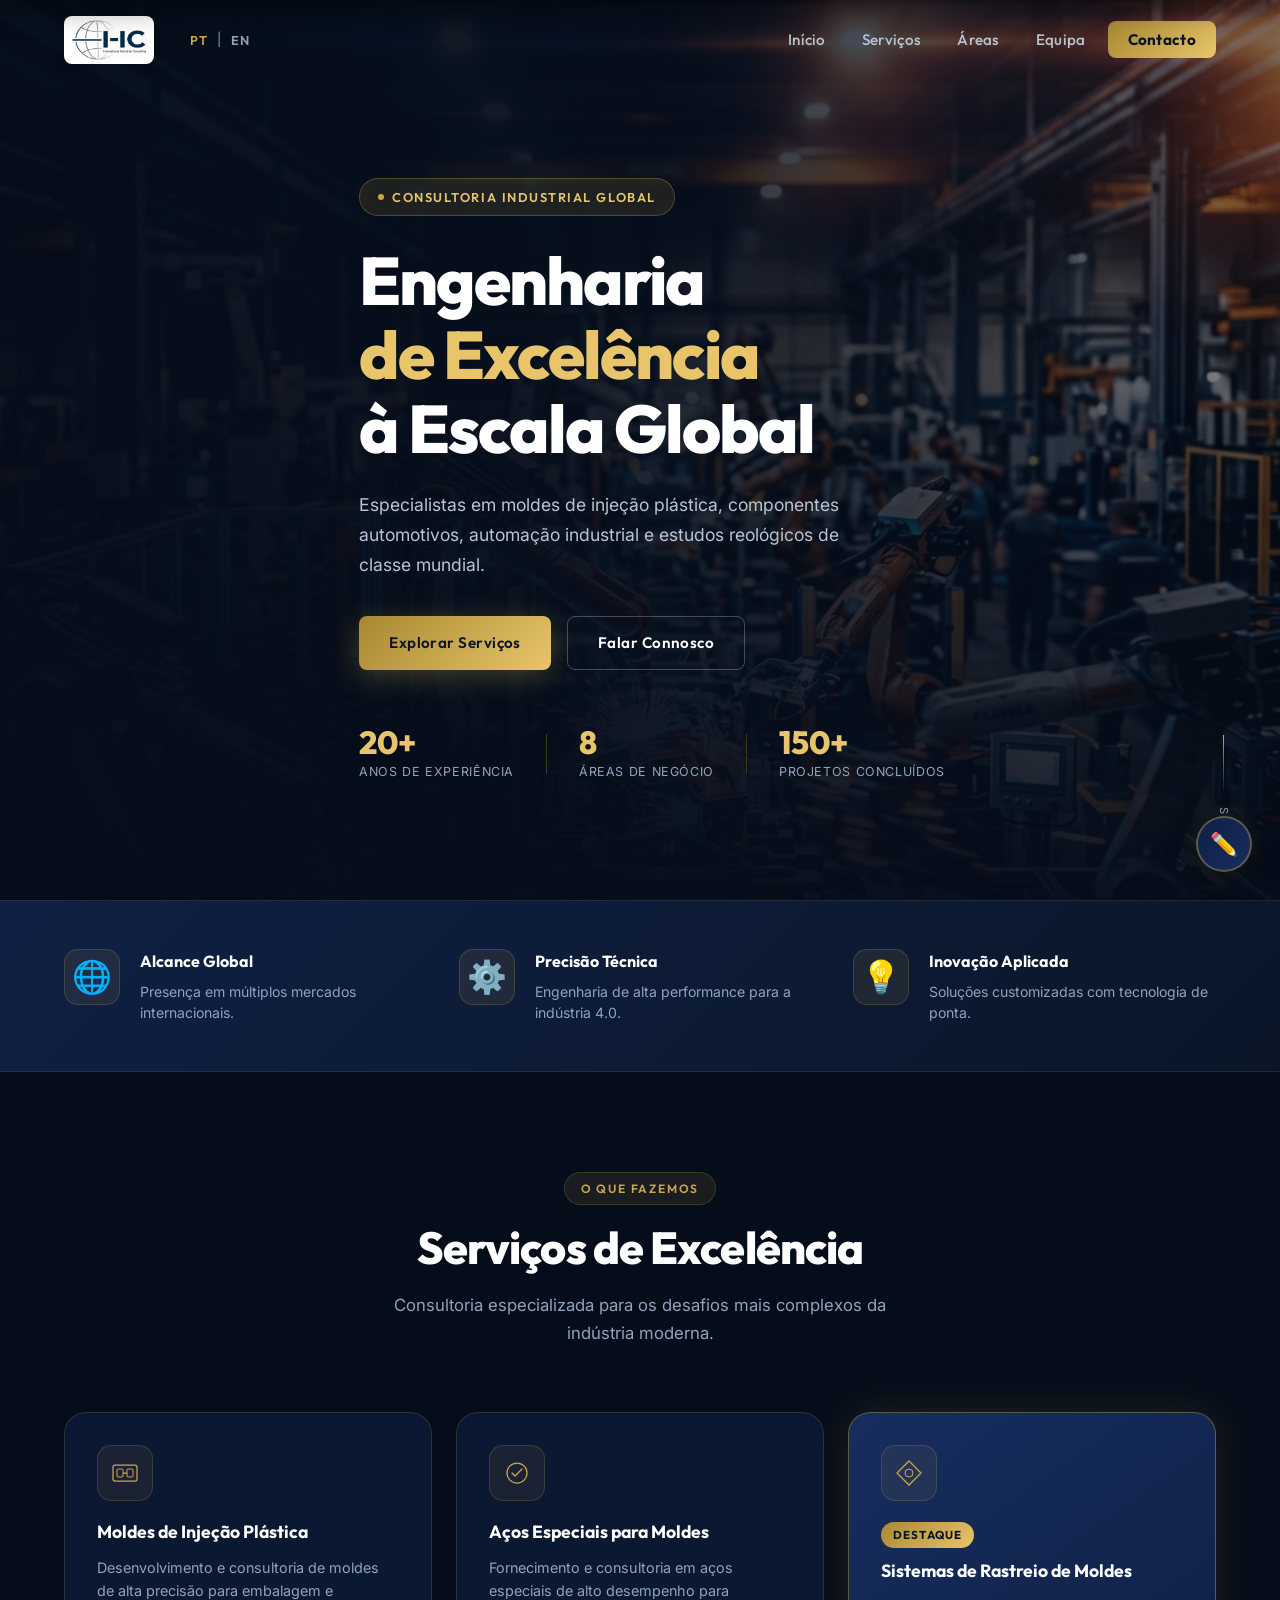
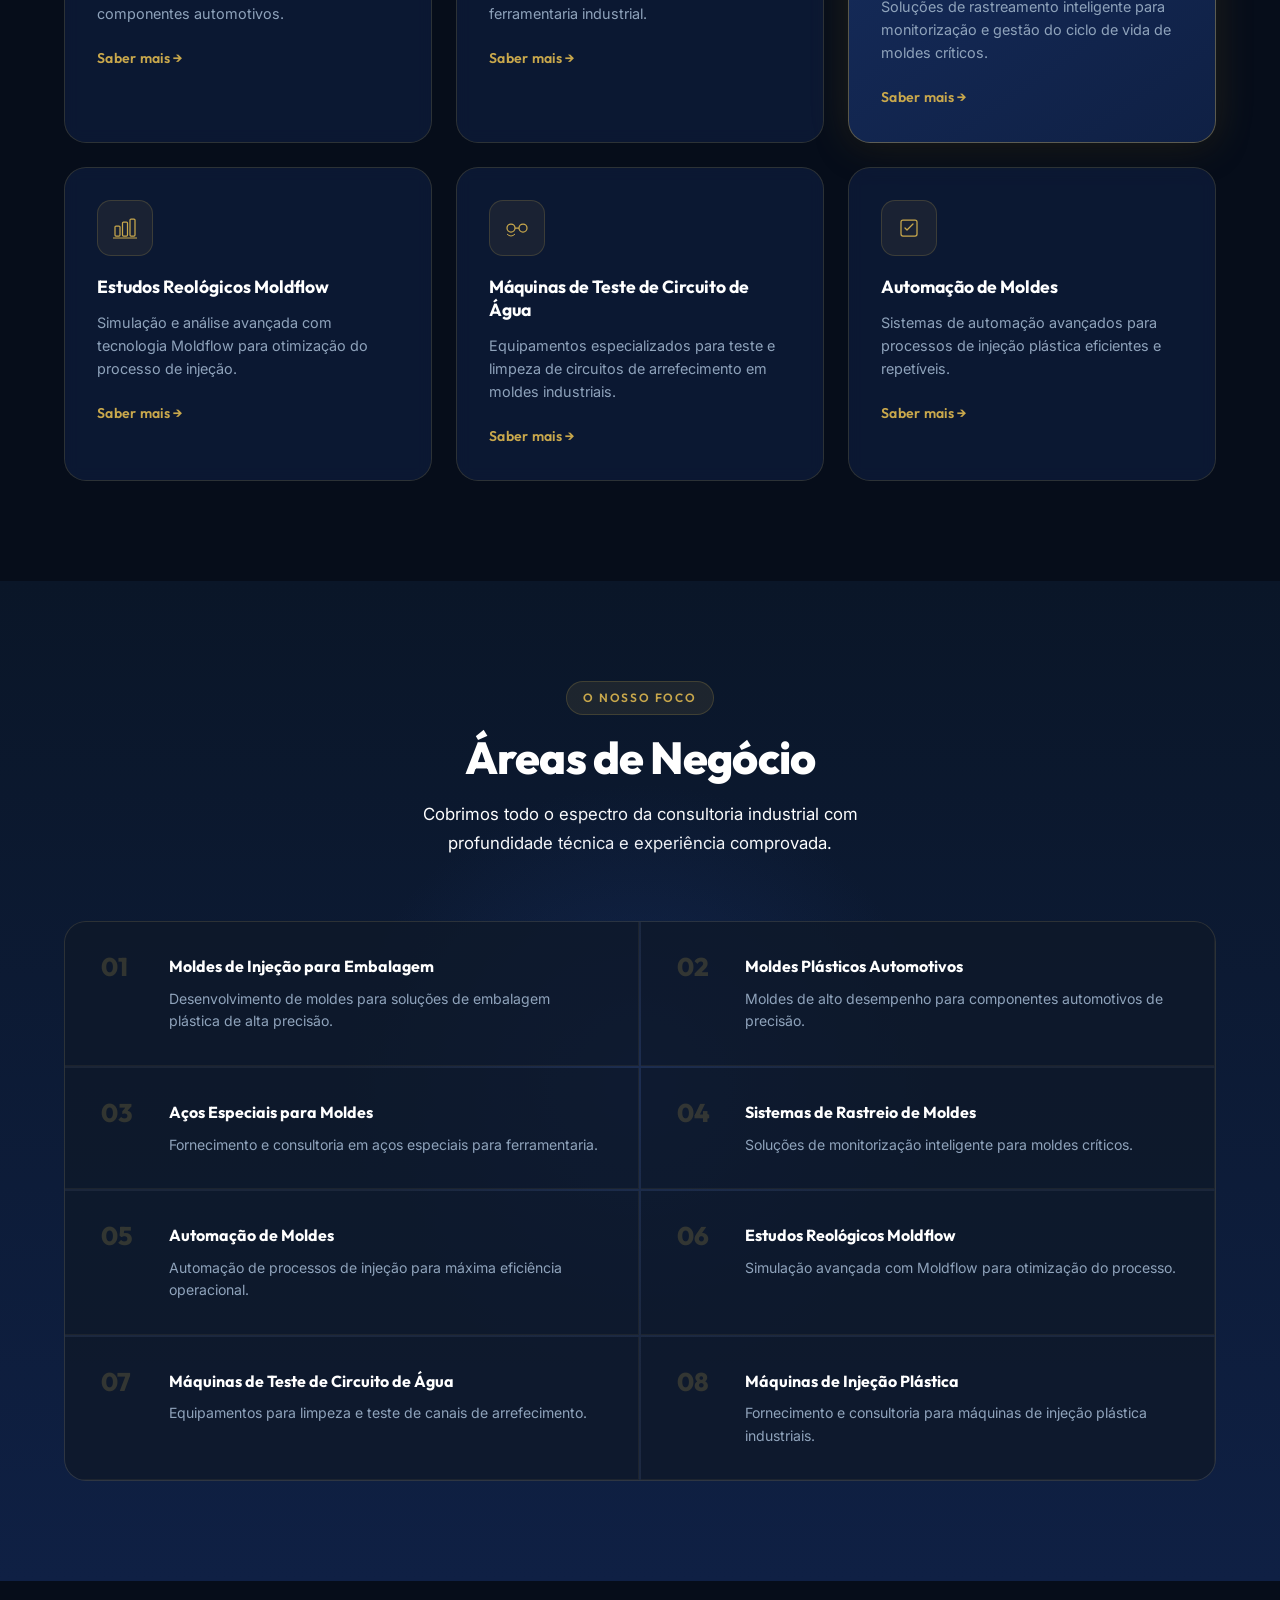
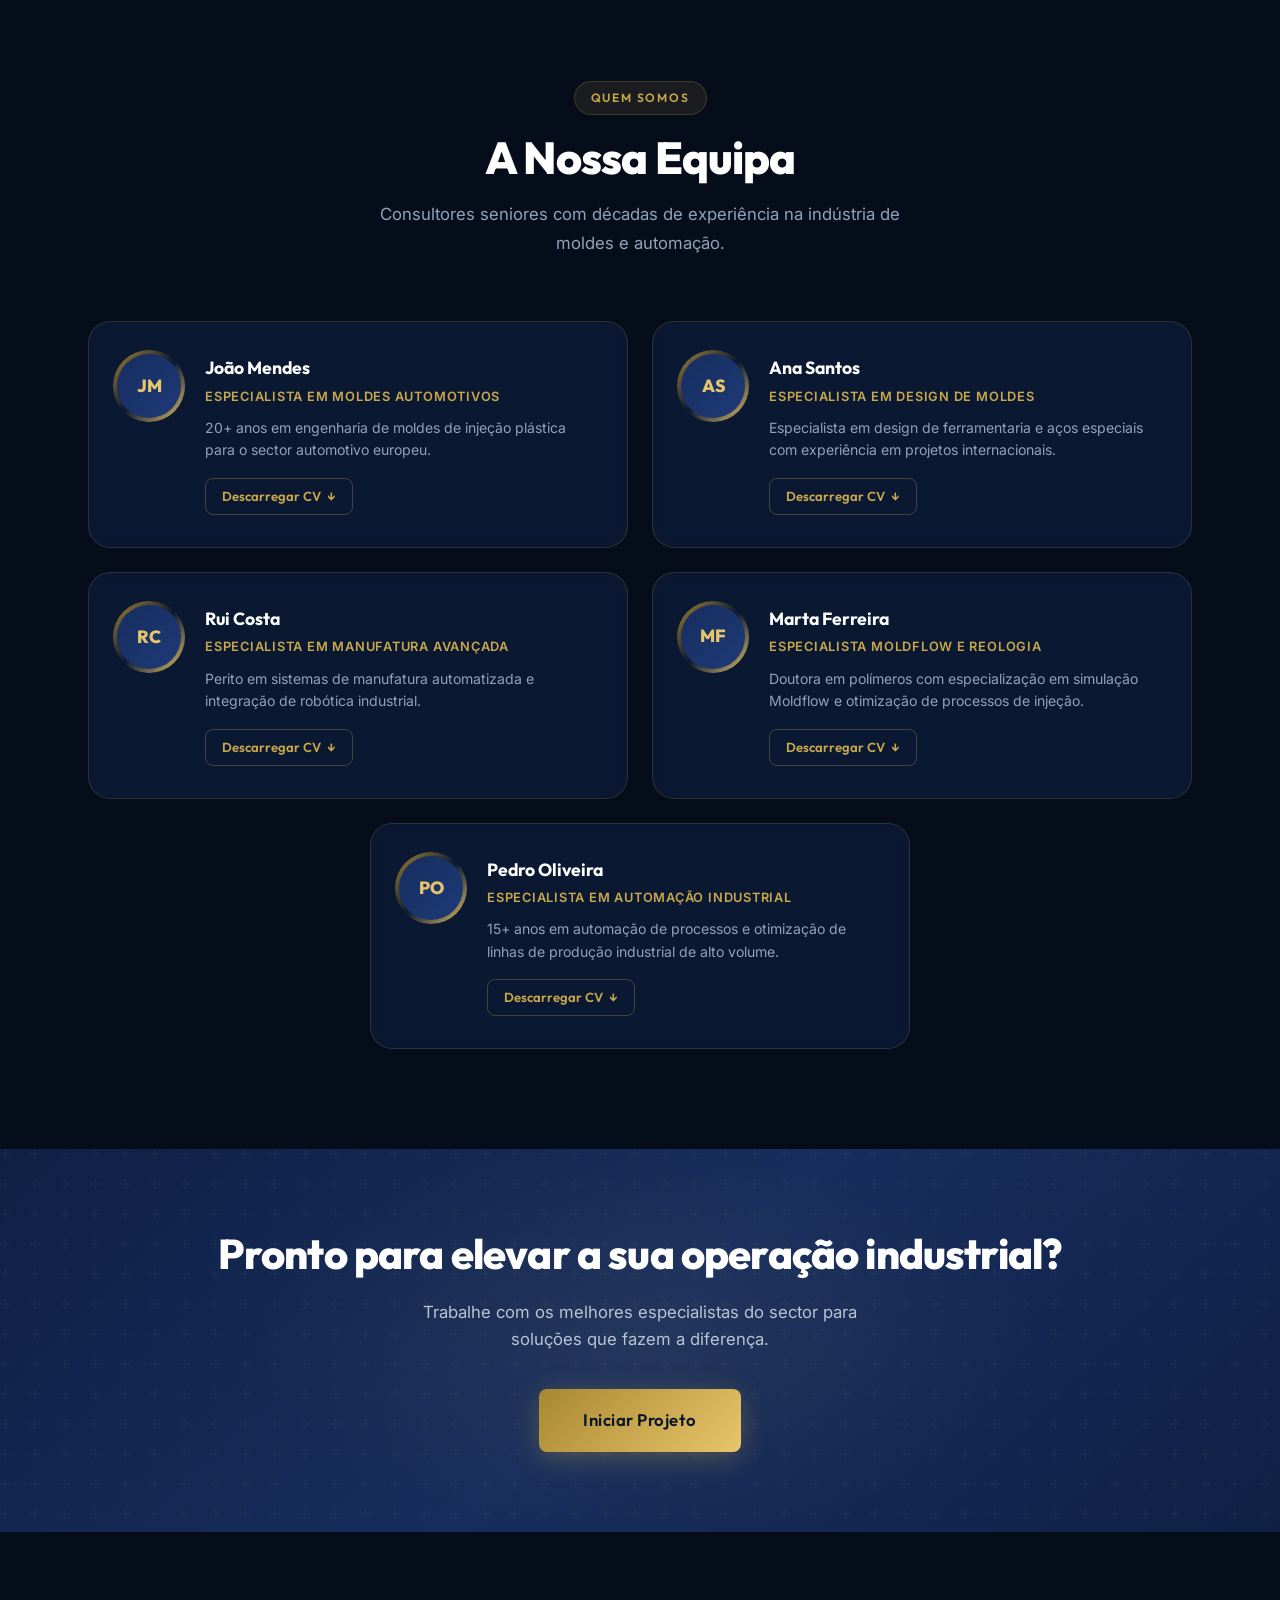
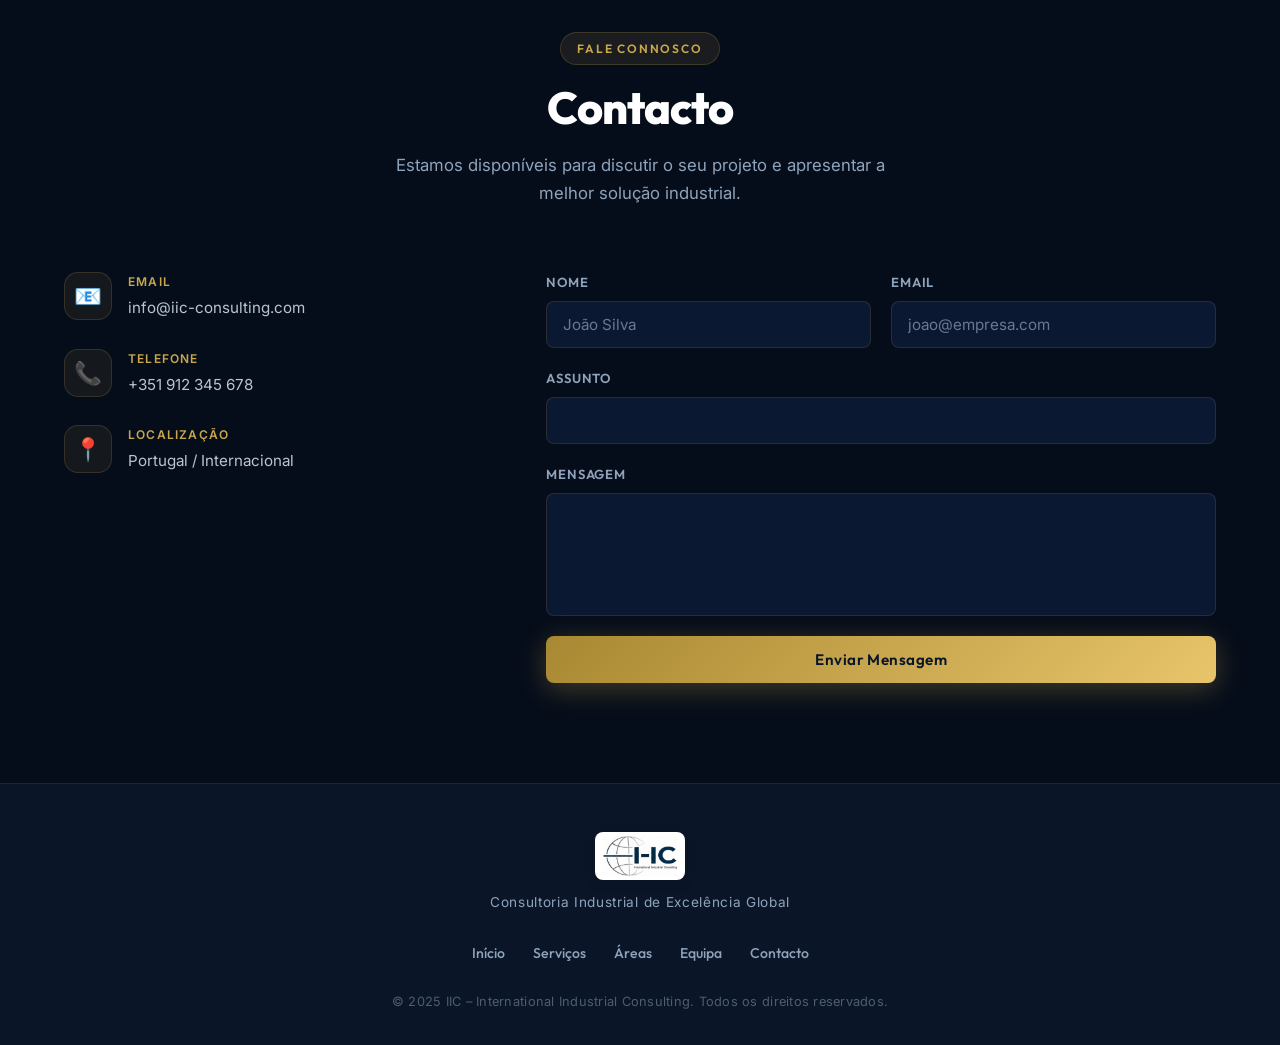
==== index.html @ c63f1deb "Primeiro Primeiro update sem nada" ====
<!DOCTYPE html>
<html lang="pt">
<head>
  <meta charset="UTF-8" />
  <meta name="viewport" content="width=device-width, initial-scale=1.0" />
  <title>IIC – International Industrial Consulting</title>
  <meta name="description" content="IIC – International Industrial Consulting. Especialistas em moldes de injeção, componentes automotivos, sistemas de manufatura e consultoria industrial de excelência global." />
  <link rel="preconnect" href="https://fonts.googleapis.com">
  <link rel="preconnect" href="https://fonts.gstatic.com" crossorigin>
  <link href="https://fonts.googleapis.com/css2?family=Outfit:wght@300;400;500;600;700;800;900&family=Inter:wght@300;400;500;600&display=swap" rel="stylesheet">
  <link rel="stylesheet" href="style.css" />
  <link rel="stylesheet" href="admin.css" />
</head>
<body>

  <!-- NAVBAR -->
  <nav id="navbar" class="navbar">
    <div class="nav-container">
      <a href="#home" class="nav-logo">
        <img src="assets/logo.png" alt="IIC Logo" class="logo-img" />
      </a>
      <div class="lang-toggle">
        <button id="lang-pt" class="lang-btn active" onclick="setLang('pt')">PT</button>
        <span>|</span>
        <button id="lang-en" class="lang-btn" onclick="setLang('en')">EN</button>
      </div>
      <button class="hamburger" id="hamburger" aria-label="Menu">
        <span></span><span></span><span></span>
      </button>
      <ul class="nav-menu" id="nav-menu">
        <li><a href="#home" class="nav-link" data-pt="Início" data-en="Home">Início</a></li>
        <li><a href="#services" class="nav-link" data-pt="Serviços" data-en="Services">Serviços</a></li>
        <li><a href="#areas" class="nav-link" data-pt="Áreas" data-en="Areas">Áreas</a></li>
        <li><a href="#team" class="nav-link" data-pt="Equipa" data-en="Team">Equipa</a></li>
        <li><a href="#contact" class="nav-link cta-nav" data-pt="Contacto" data-en="Contact">Contacto</a></li>
      </ul>
    </div>
  </nav>

  <!-- HERO -->
  <section id="home" class="hero">
    <div class="hero-bg">
      <img src="assets/hero_bg.png" alt="Industrial Manufacturing" class="hero-bg-img" />
      <div class="hero-overlay"></div>
    </div>
    <div class="hero-content">
      <div class="hero-badge" data-pt="Consultoria Industrial Global" data-en="Global Industrial Consulting">Consultoria Industrial Global</div>
      <h1 class="hero-title">
        <span class="title-line" data-pt="Engenharia" data-en="Engineering">Engenharia</span>
        <span class="title-line gold" data-pt="de Excelência" data-en="Excellence">de Excelência</span>
        <span class="title-line" data-pt="à Escala Global" data-en="at a Global Scale">à Escala Global</span>
      </h1>
      <p class="hero-sub" data-pt="Especialistas em moldes de injeção plástica, componentes automotivos, automação industrial e estudos reológicos de classe mundial." data-en="Specialists in plastic injection molds, automotive components, industrial automation, and world-class rheological studies.">
        Especialistas em moldes de injeção plástica, componentes automotivos, automação industrial e estudos reológicos de classe mundial.
      </p>
      <div class="hero-actions">
        <a href="#services" class="btn btn-primary" data-pt="Explorar Serviços" data-en="Explore Services">Explorar Serviços</a>
        <a href="#contact" class="btn btn-outline" data-pt="Falar Connosco" data-en="Get in Touch">Falar Connosco</a>
      </div>
      <div class="hero-stats">
        <div class="stat-item">
          <span class="stat-num">20+</span>
          <span class="stat-label" data-pt="Anos de Experiência" data-en="Years of Experience">Anos de Experiência</span>
        </div>
        <div class="stat-divider"></div>
        <div class="stat-item">
          <span class="stat-num">8</span>
          <span class="stat-label" data-pt="Áreas de Negócio" data-en="Business Areas">Áreas de Negócio</span>
        </div>
        <div class="stat-divider"></div>
        <div class="stat-item">
          <span class="stat-num">150+</span>
          <span class="stat-label" data-pt="Projetos Concluídos" data-en="Projects Completed">Projetos Concluídos</span>
        </div>
      </div>
    </div>
    <div class="hero-scroll">
      <div class="scroll-line"></div>
      <span data-pt="Scroll" data-en="Scroll">Scroll</span>
    </div>
  </section>

  <!-- ABOUT STRIP -->
  <section class="about-strip">
    <div class="container">
      <div class="strip-grid">
        <div class="strip-icon-block">
          <div class="strip-icon">🌐</div>
          <div>
            <h3 data-pt="Alcance Global" data-en="Global Reach">Alcance Global</h3>
            <p data-pt="Presença em múltiplos mercados internacionais." data-en="Presence across multiple international markets.">Presença em múltiplos mercados internacionais.</p>
          </div>
        </div>
        <div class="strip-icon-block">
          <div class="strip-icon">⚙️</div>
          <div>
            <h3 data-pt="Precisão Técnica" data-en="Technical Precision">Precisão Técnica</h3>
            <p data-pt="Engenharia de alta performance para a indústria 4.0." data-en="High-performance engineering for Industry 4.0.">Engenharia de alta performance para a indústria 4.0.</p>
          </div>
        </div>
        <div class="strip-icon-block">
          <div class="strip-icon">💡</div>
          <div>
            <h3 data-pt="Inovação Aplicada" data-en="Applied Innovation">Inovação Aplicada</h3>
            <p data-pt="Soluções customizadas com tecnologia de ponta." data-en="Customised solutions with cutting-edge technology.">Soluções customizadas com tecnologia de ponta.</p>
          </div>
        </div>
      </div>
    </div>
  </section>

  <!-- SERVICES -->
  <section id="services" class="services section">
    <div class="container">
      <div class="section-header">
        <span class="section-tag" data-pt="O que fazemos" data-en="What we do">O que fazemos</span>
        <h2 data-pt="Serviços de Excelência" data-en="Excellence Services">Serviços de <span class="gold-text">Excelência</span></h2>
        <p data-pt="Consultoria especializada para os desafios mais complexos da indústria moderna." data-en="Specialised consulting for the most complex challenges in modern industry.">Consultoria especializada para os desafios mais complexos da indústria moderna.</p>
      </div>
      <div class="services-grid">

        <div class="service-card" data-delay="0">
          <div class="service-card-inner">
            <div class="service-icon-wrap">
              <svg viewBox="0 0 64 64" fill="none" xmlns="http://www.w3.org/2000/svg"><rect x="8" y="16" width="48" height="32" rx="4" stroke="#C9A84C" stroke-width="2.5"/><rect x="16" y="24" width="12" height="16" rx="2" stroke="#C9A84C" stroke-width="2"/><rect x="36" y="24" width="12" height="16" rx="2" stroke="#C9A84C" stroke-width="2"/><line x1="28" y1="32" x2="36" y2="32" stroke="#C9A84C" stroke-width="2.5"/></svg>
            </div>
            <h3 data-pt="Moldes de Injeção Plástica" data-en="Plastic Injection Molds">Moldes de Injeção Plástica</h3>
            <p data-pt="Desenvolvimento e consultoria de moldes de alta precisão para embalagem e componentes automotivos." data-en="Development and consulting of high-precision molds for packaging and automotive components.">Desenvolvimento e consultoria de moldes de alta precisão para embalagem e componentes automotivos.</p>
            <a href="#contact" class="service-link" data-pt="Saber mais →" data-en="Learn more →">Saber mais →</a>
          </div>
        </div>

        <div class="service-card" data-delay="100">
          <div class="service-card-inner">
            <div class="service-icon-wrap">
              <svg viewBox="0 0 64 64" fill="none" xmlns="http://www.w3.org/2000/svg"><circle cx="32" cy="32" r="20" stroke="#C9A84C" stroke-width="2.5"/><polyline points="22,32 28,38 42,24" stroke="#C9A84C" stroke-width="2.5" stroke-linecap="round" stroke-linejoin="round"/></svg>
            </div>
            <h3 data-pt="Aços Especiais para Moldes" data-en="Special Steels for Molds">Aços Especiais para Moldes</h3>
            <p data-pt="Fornecimento e consultoria em aços especiais de alto desempenho para ferramentaria industrial." data-en="Supply and consulting in high-performance special steels for industrial tooling.">Fornecimento e consultoria em aços especiais de alto desempenho para ferramentaria industrial.</p>
            <a href="#contact" class="service-link" data-pt="Saber mais →" data-en="Learn more →">Saber mais →</a>
          </div>
        </div>

        <div class="service-card featured" data-delay="200">
          <div class="service-card-inner">
            <div class="service-icon-wrap">
              <svg viewBox="0 0 64 64" fill="none" xmlns="http://www.w3.org/2000/svg"><path d="M32 8 L56 32 L32 56 L8 32 Z" stroke="#C9A84C" stroke-width="2.5"/><circle cx="32" cy="32" r="8" stroke="#C9A84C" stroke-width="2"/></svg>
            </div>
            <div class="featured-badge" data-pt="Destaque" data-en="Featured">Destaque</div>
            <h3 data-pt="Sistemas de Rastreio de Moldes" data-en="Mold Tracking Systems">Sistemas de Rastreio de Moldes</h3>
            <p data-pt="Soluções de rastreamento inteligente para monitorização e gestão do ciclo de vida de moldes críticos." data-en="Intelligent tracking solutions for monitoring and lifecycle management of critical molds.">Soluções de rastreamento inteligente para monitorização e gestão do ciclo de vida de moldes críticos.</p>
            <a href="#contact" class="service-link" data-pt="Saber mais →" data-en="Learn more →">Saber mais →</a>
          </div>
        </div>

        <div class="service-card" data-delay="300">
          <div class="service-card-inner">
            <div class="service-icon-wrap">
              <svg viewBox="0 0 64 64" fill="none" xmlns="http://www.w3.org/2000/svg"><rect x="12" y="28" width="10" height="20" rx="2" stroke="#C9A84C" stroke-width="2.5"/><rect x="27" y="20" width="10" height="28" rx="2" stroke="#C9A84C" stroke-width="2.5"/><rect x="42" y="14" width="10" height="34" rx="2" stroke="#C9A84C" stroke-width="2.5"/><line x1="8" y1="52" x2="56" y2="52" stroke="#C9A84C" stroke-width="2"/></svg>
            </div>
            <h3 data-pt="Estudos Reológicos Moldflow" data-en="Moldflow Rheology Studies">Estudos Reológicos Moldflow</h3>
            <p data-pt="Simulação e análise avançada com tecnologia Moldflow para otimização do processo de injeção." data-en="Advanced simulation and analysis with Moldflow technology to optimise the injection process.">Simulação e análise avançada com tecnologia Moldflow para otimização do processo de injeção.</p>
            <a href="#contact" class="service-link" data-pt="Saber mais →" data-en="Learn more →">Saber mais →</a>
          </div>
        </div>

        <div class="service-card" data-delay="400">
          <div class="service-card-inner">
            <div class="service-icon-wrap">
              <svg viewBox="0 0 64 64" fill="none" xmlns="http://www.w3.org/2000/svg"><circle cx="20" cy="32" r="8" stroke="#C9A84C" stroke-width="2.5"/><circle cx="44" cy="32" r="8" stroke="#C9A84C" stroke-width="2.5"/><line x1="28" y1="32" x2="36" y2="32" stroke="#C9A84C" stroke-width="2.5"/><path d="M12 44 Q20 52 28 44" stroke="#C9A84C" stroke-width="2" fill="none"/></svg>
            </div>
            <h3 data-pt="Máquinas de Teste de Circuito de Água" data-en="Water Circuit Testing Machines">Máquinas de Teste de Circuito de Água</h3>
            <p data-pt="Equipamentos especializados para teste e limpeza de circuitos de arrefecimento em moldes industriais." data-en="Specialised equipment for testing and cleaning cooling circuits in industrial molds.">Equipamentos especializados para teste e limpeza de circuitos de arrefecimento em moldes industriais.</p>
            <a href="#contact" class="service-link" data-pt="Saber mais →" data-en="Learn more →">Saber mais →</a>
          </div>
        </div>

        <div class="service-card" data-delay="500">
          <div class="service-card-inner">
            <div class="service-icon-wrap">
              <svg viewBox="0 0 64 64" fill="none" xmlns="http://www.w3.org/2000/svg"><rect x="16" y="16" width="32" height="32" rx="4" stroke="#C9A84C" stroke-width="2.5"/><path d="M24 32 L28 36 L40 24" stroke="#C9A84C" stroke-width="2.5" stroke-linecap="round" stroke-linejoin="round"/></svg>
            </div>
            <h3 data-pt="Automação de Moldes" data-en="Mold Automation">Automação de Moldes</h3>
            <p data-pt="Sistemas de automação avançados para processos de injeção plástica eficientes e repetíveis." data-en="Advanced automation systems for efficient and repeatable plastic injection processes.">Sistemas de automação avançados para processos de injeção plástica eficientes e repetíveis.</p>
            <a href="#contact" class="service-link" data-pt="Saber mais →" data-en="Learn more →">Saber mais →</a>
          </div>
        </div>

      </div>
    </div>
  </section>

  <!-- BUSINESS AREAS -->
  <section id="areas" class="areas section">
    <div class="areas-bg-glow"></div>
    <div class="container">
      <div class="section-header light">
        <span class="section-tag" data-pt="O nosso foco" data-en="Our focus">O nosso foco</span>
        <h2 data-pt="Áreas de Negócio" data-en="Business Areas">Áreas de <span class="gold-text">Negócio</span></h2>
        <p data-pt="Cobrimos todo o espectro da consultoria industrial com profundidade técnica e experiência comprovada." data-en="We cover the full spectrum of industrial consulting with technical depth and proven expertise.">Cobrimos todo o espectro da consultoria industrial com profundidade técnica e experiência comprovada.</p>
      </div>
      <div class="areas-grid">
        <div class="area-item reveal">
          <div class="area-number">01</div>
          <div class="area-content">
            <h4 data-pt="Moldes de Injeção para Embalagem" data-en="Packaging Injection Molds">Moldes de Injeção para Embalagem</h4>
            <p data-pt="Desenvolvimento de moldes para soluções de embalagem plástica de alta precisão." data-en="Development of molds for high-precision plastic packaging solutions.">Desenvolvimento de moldes para soluções de embalagem plástica de alta precisão.</p>
          </div>
        </div>
        <div class="area-item reveal">
          <div class="area-number">02</div>
          <div class="area-content">
            <h4 data-pt="Moldes Plásticos Automotivos" data-en="Automotive Plastic Molds">Moldes Plásticos Automotivos</h4>
            <p data-pt="Moldes de alto desempenho para componentes automotivos de precisão." data-en="High-performance molds for precision automotive components.">Moldes de alto desempenho para componentes automotivos de precisão.</p>
          </div>
        </div>
        <div class="area-item reveal">
          <div class="area-number">03</div>
          <div class="area-content">
            <h4 data-pt="Aços Especiais para Moldes" data-en="Special Steels for Molds">Aços Especiais para Moldes</h4>
            <p data-pt="Fornecimento e consultoria em aços especiais para ferramentaria." data-en="Supply and consulting in special steels for tooling.">Fornecimento e consultoria em aços especiais para ferramentaria.</p>
          </div>
        </div>
        <div class="area-item reveal">
          <div class="area-number">04</div>
          <div class="area-content">
            <h4 data-pt="Sistemas de Rastreio de Moldes" data-en="Mold Tracking Systems">Sistemas de Rastreio de Moldes</h4>
            <p data-pt="Soluções de monitorização inteligente para moldes críticos." data-en="Intelligent monitoring solutions for critical molds.">Soluções de monitorização inteligente para moldes críticos.</p>
          </div>
        </div>
        <div class="area-item reveal">
          <div class="area-number">05</div>
          <div class="area-content">
            <h4 data-pt="Automação de Moldes" data-en="Mold Automation">Automação de Moldes</h4>
            <p data-pt="Automação de processos de injeção para máxima eficiência operacional." data-en="Injection process automation for maximum operational efficiency.">Automação de processos de injeção para máxima eficiência operacional.</p>
          </div>
        </div>
        <div class="area-item reveal">
          <div class="area-number">06</div>
          <div class="area-content">
            <h4 data-pt="Estudos Reológicos Moldflow" data-en="Moldflow Rheology Studies">Estudos Reológicos Moldflow</h4>
            <p data-pt="Simulação avançada com Moldflow para otimização do processo." data-en="Advanced simulation with Moldflow for process optimisation.">Simulação avançada com Moldflow para otimização do processo.</p>
          </div>
        </div>
        <div class="area-item reveal">
          <div class="area-number">07</div>
          <div class="area-content">
            <h4 data-pt="Máquinas de Teste de Circuito de Água" data-en="Water Circuit Testing Machines">Máquinas de Teste de Circuito de Água</h4>
            <p data-pt="Equipamentos para limpeza e teste de canais de arrefecimento." data-en="Equipment for cleaning and testing cooling channels.">Equipamentos para limpeza e teste de canais de arrefecimento.</p>
          </div>
        </div>
        <div class="area-item reveal">
          <div class="area-number">08</div>
          <div class="area-content">
            <h4 data-pt="Máquinas de Injeção Plástica" data-en="Plastic Injection Machines">Máquinas de Injeção Plástica</h4>
            <p data-pt="Fornecimento e consultoria para máquinas de injeção plástica industriais." data-en="Supply and consulting for industrial plastic injection machines.">Fornecimento e consultoria para máquinas de injeção plástica industriais.</p>
          </div>
        </div>
      </div>
    </div>
  </section>

  <!-- TEAM -->
  <section id="team" class="team section">
    <div class="container">
      <div class="section-header">
        <span class="section-tag" data-pt="Quem somos" data-en="Who we are">Quem somos</span>
        <h2 data-pt="A Nossa Equipa" data-en="Our Team">A Nossa <span class="gold-text">Equipa</span></h2>
        <p data-pt="Consultores seniores com décadas de experiência na indústria de moldes e automação." data-en="Senior consultants with decades of experience in the mold making and automation industry.">Consultores seniores com décadas de experiência na indústria de moldes e automação.</p>
      </div>
      <div class="team-grid">
        <div class="team-card reveal">
          <div class="team-avatar">
            <div class="avatar-placeholder">JM</div>
            <div class="team-gold-ring"></div>
          </div>
          <div class="team-info">
            <h4>João Mendes</h4>
            <span class="team-role" data-pt="Especialista em Moldes Automotivos" data-en="Automotive Mold Specialist">Especialista em Moldes Automotivos</span>
            <p data-pt="20+ anos em engenharia de moldes de injeção plástica para o sector automotivo europeu." data-en="20+ years in plastic injection mold engineering for the European automotive sector.">20+ anos em engenharia de moldes de injeção plástica para o sector automotivo europeu.</p>
            <a href="#contact" class="team-cv-btn" data-pt="Descarregar CV" data-en="Download CV">Descarregar CV</a>
          </div>
        </div>
        <div class="team-card reveal">
          <div class="team-avatar">
            <div class="avatar-placeholder">AS</div>
            <div class="team-gold-ring"></div>
          </div>
          <div class="team-info">
            <h4>Ana Santos</h4>
            <span class="team-role" data-pt="Especialista em Design de Moldes" data-en="Mold Design Specialist">Especialista em Design de Moldes</span>
            <p data-pt="Especialista em design de ferramentaria e aços especiais com experiência em projetos internacionais." data-en="Tooling design and special steels specialist with experience on international projects.">Especialista em design de ferramentaria e aços especiais com experiência em projetos internacionais.</p>
            <a href="#contact" class="team-cv-btn" data-pt="Descarregar CV" data-en="Download CV">Descarregar CV</a>
          </div>
        </div>
        <div class="team-card reveal">
          <div class="team-avatar">
            <div class="avatar-placeholder">RC</div>
            <div class="team-gold-ring"></div>
          </div>
          <div class="team-info">
            <h4>Rui Costa</h4>
            <span class="team-role" data-pt="Especialista em Manufatura Avançada" data-en="Advanced Manufacturing Specialist">Especialista em Manufatura Avançada</span>
            <p data-pt="Perito em sistemas de manufatura automatizada e integração de robótica industrial." data-en="Expert in automated manufacturing systems and industrial robotics integration.">Perito em sistemas de manufatura automatizada e integração de robótica industrial.</p>
            <a href="#contact" class="team-cv-btn" data-pt="Descarregar CV" data-en="Download CV">Descarregar CV</a>
          </div>
        </div>
        <div class="team-card reveal">
          <div class="team-avatar">
            <div class="avatar-placeholder">MF</div>
            <div class="team-gold-ring"></div>
          </div>
          <div class="team-info">
            <h4>Marta Ferreira</h4>
            <span class="team-role" data-pt="Especialista Moldflow e Reologia" data-en="Moldflow & Rheology Specialist">Especialista Moldflow e Reologia</span>
            <p data-pt="Doutora em polímeros com especialização em simulação Moldflow e otimização de processos de injeção." data-en="PhD in polymers specialised in Moldflow simulation and injection process optimisation.">Doutora em polímeros com especialização em simulação Moldflow e otimização de processos de injeção.</p>
            <a href="#contact" class="team-cv-btn" data-pt="Descarregar CV" data-en="Download CV">Descarregar CV</a>
          </div>
        </div>
        <div class="team-card reveal">
          <div class="team-avatar">
            <div class="avatar-placeholder">PO</div>
            <div class="team-gold-ring"></div>
          </div>
          <div class="team-info">
            <h4>Pedro Oliveira</h4>
            <span class="team-role" data-pt="Especialista em Automação Industrial" data-en="Industrial Automation Specialist">Especialista em Automação Industrial</span>
            <p data-pt="15+ anos em automação de processos e otimização de linhas de produção industrial de alto volume." data-en="15+ years in process automation and optimisation of high-volume industrial production lines.">15+ anos em automação de processos e otimização de linhas de produção industrial de alto volume.</p>
            <a href="#contact" class="team-cv-btn" data-pt="Descarregar CV" data-en="Download CV">Descarregar CV</a>
          </div>
        </div>
      </div>
    </div>
  </section>

  <!-- CTA BANNER -->
  <section class="cta-banner">
    <div class="cta-banner-bg"></div>
    <div class="container cta-content">
      <h2 data-pt="Pronto para elevar a sua operação industrial?" data-en="Ready to elevate your industrial operation?">Pronto para elevar a sua <span class="gold-text">operação industrial?</span></h2>
      <p data-pt="Trabalhe com os melhores especialistas do sector para soluções que fazem a diferença." data-en="Work with the best specialists in the industry for solutions that make a difference.">Trabalhe com os melhores especialistas do sector para soluções que fazem a diferença.</p>
      <a href="#contact" class="btn btn-primary btn-large" data-pt="Iniciar Projeto" data-en="Start a Project">Iniciar Projeto</a>
    </div>
  </section>

  <!-- CONTACT -->
  <section id="contact" class="contact section">
    <div class="container">
      <div class="section-header">
        <span class="section-tag" data-pt="Fale Connosco" data-en="Get in Touch">Fale Connosco</span>
        <h2 data-pt="Contacto" data-en="Contact">Entre em <span class="gold-text">Contacto</span></h2>
        <p data-pt="Estamos disponíveis para discutir o seu projeto e apresentar a melhor solução industrial." data-en="We are available to discuss your project and present the best industrial solution.">Estamos disponíveis para discutir o seu projeto e apresentar a melhor solução industrial.</p>
      </div>
      <div class="contact-layout">
        <div class="contact-info">
          <div class="contact-item">
            <div class="ci-icon">📧</div>
            <div>
              <span data-pt="Email" data-en="Email">Email</span>
              <a href="mailto:info@iic-consulting.com">info@iic-consulting.com</a>
            </div>
          </div>
          <div class="contact-item">
            <div class="ci-icon">📞</div>
            <div>
              <span data-pt="Telefone" data-en="Phone">Telefone</span>
              <a href="tel:+351912345678">+351 912 345 678</a>
            </div>
          </div>
          <div class="contact-item">
            <div class="ci-icon">📍</div>
            <div>
              <span data-pt="Localização" data-en="Location">Localização</span>
              <p>Portugal / Internacional</p>
            </div>
          </div>
        </div>
        <form class="contact-form" id="contact-form" onsubmit="handleSubmit(event)">
          <div class="form-row">
            <div class="form-group">
              <label for="name" data-pt="Nome" data-en="Name">Nome</label>
              <input type="text" id="name" name="name" required placeholder="João Silva" />
            </div>
            <div class="form-group">
              <label for="email">Email</label>
              <input type="email" id="email" name="email" required placeholder="joao@empresa.com" />
            </div>
          </div>
          <div class="form-group">
            <label for="subject" data-pt="Assunto" data-en="Subject">Assunto</label>
            <input type="text" id="subject" name="subject" required />
          </div>
          <div class="form-group">
            <label for="message" data-pt="Mensagem" data-en="Message">Mensagem</label>
            <textarea id="message" name="message" rows="5" required></textarea>
          </div>
          <button type="submit" class="btn btn-primary" id="submit-btn" data-pt="Enviar Mensagem" data-en="Send Message">Enviar Mensagem</button>
          <div id="form-success" class="form-success" style="display:none" data-pt="Mensagem enviada com sucesso! Entraremos em contacto em breve." data-en="Message sent successfully! We'll be in touch soon.">Mensagem enviada com sucesso! Entraremos em contacto em breve.</div>
        </form>
      </div>
    </div>
  </section>

  <!-- FOOTER -->
  <footer class="footer">
    <div class="container footer-inner">
      <div class="footer-logo">
        <img src="assets/logo.png" alt="IIC Logo" />
        <p data-pt="Consultoria Industrial de Excelência Global" data-en="Global Excellence Industrial Consulting">Consultoria Industrial de Excelência Global</p>
      </div>
      <div class="footer-links">
        <a href="#home" data-pt="Início" data-en="Home">Início</a>
        <a href="#services" data-pt="Serviços" data-en="Services">Serviços</a>
        <a href="#areas" data-pt="Áreas" data-en="Areas">Áreas</a>
        <a href="#team" data-pt="Equipa" data-en="Team">Equipa</a>
        <a href="#contact" data-pt="Contacto" data-en="Contact">Contacto</a>
      </div>
      <p class="footer-copy">© 2025 IIC – International Industrial Consulting. <span data-pt="Todos os direitos reservados." data-en="All rights reserved.">Todos os direitos reservados.</span></p>
    </div>
  </footer>

  <script src="main.js"></script>
  <script src="admin.js"></script>
</body>
</html>
---- style.css ----
/* =============================================
   IIC – International Industrial Consulting
   Design System & Styles
   ============================================= */

/* --- CSS Variables --- */
:root {
  --navy-950: #060d1a;
  --navy-900: #0a1628;
  --navy-800: #0f2044;
  --navy-700: #162d5e;
  --navy-600: #1e3a78;
  --gold-400: #e8c56a;
  --gold-500: #C9A84C;
  --gold-600: #a88832;
  --silver: #b8c4d4;
  --white: #ffffff;
  --off-white: #f0f4f8;
  --text-muted: #8fa3bb;
  --card-bg: rgba(15, 32, 68, 0.6);
  --card-border: rgba(201, 168, 76, 0.18);
  --glass-bg: rgba(10, 22, 40, 0.72);
  --glass-border: rgba(201, 168, 76, 0.22);
  --radius-sm: 8px;
  --radius-md: 14px;
  --radius-lg: 22px;
  --transition: all 0.3s cubic-bezier(0.4, 0, 0.2, 1);
  --transition-slow: all 0.6s cubic-bezier(0.4, 0, 0.2, 1);
  --font-display: 'Outfit', sans-serif;
  --font-body: 'Inter', sans-serif;
  --shadow-gold: 0 0 40px rgba(201, 168, 76, 0.15);
  --shadow-card: 0 8px 32px rgba(0, 0, 0, 0.35);
  --shadow-glow: 0 0 80px rgba(30, 58, 120, 0.4);
}

/* --- Reset & Base --- */
*, *::before, *::after {
  margin: 0; padding: 0; box-sizing: border-box;
}

html {
  scroll-behavior: smooth;
  font-size: 16px;
}

body {
  background-color: var(--navy-950);
  color: var(--white);
  font-family: var(--font-body);
  line-height: 1.6;
  overflow-x: hidden;
  -webkit-font-smoothing: antialiased;
}

a { text-decoration: none; color: inherit; transition: var(--transition); }
ul { list-style: none; }
img { max-width: 100%; display: block; }

.container {
  max-width: 1200px;
  margin: 0 auto;
  padding: 0 24px;
}

.section {
  padding: 100px 0;
}

.gold-text { color: var(--gold-500); }

/* --- Navbar --- */
.navbar {
  position: fixed;
  top: 0; left: 0; right: 0;
  z-index: 1000;
  padding: 16px 0;
  transition: var(--transition);
}

.navbar.scrolled {
  background: var(--glass-bg);
  backdrop-filter: blur(20px);
  -webkit-backdrop-filter: blur(20px);
  border-bottom: 1px solid var(--glass-border);
  padding: 10px 0;
  box-shadow: 0 4px 30px rgba(0,0,0,0.4);
}

.nav-container {
  max-width: 1200px;
  margin: 0 auto;
  padding: 0 24px;
  display: flex;
  align-items: center;
  justify-content: space-between;
  gap: 32px;
}

.nav-logo { display: flex; align-items: center; }
.logo-img {
  height: 48px;
  width: auto;
  object-fit: contain;
  border-radius: 8px;
  background: var(--white);
  padding: 4px 8px;
  box-shadow: 0 2px 12px rgba(0, 0, 0, 0.2);
  transition: var(--transition);
}
.nav-logo:hover .logo-img {
  box-shadow: 0 4px 20px rgba(201, 168, 76, 0.25);
}

.nav-menu {
  display: flex;
  align-items: center;
  gap: 8px;
  margin-left: auto;
}

.nav-link {
  font-family: var(--font-display);
  font-weight: 500;
  font-size: 0.95rem;
  color: var(--silver);
  padding: 8px 14px;
  border-radius: var(--radius-sm);
  letter-spacing: 0.02em;
  transition: var(--transition);
}

.nav-link:hover { color: var(--white); background: rgba(201, 168, 76, 0.08); }

.cta-nav {
  background: linear-gradient(135deg, var(--gold-600), var(--gold-400));
  color: var(--navy-900) !important;
  font-weight: 700;
  padding: 9px 20px;
  border-radius: var(--radius-sm);
}

.cta-nav:hover {
  transform: translateY(-2px);
  box-shadow: 0 6px 24px rgba(201, 168, 76, 0.4);
  background: linear-gradient(135deg, var(--gold-400), var(--gold-600));
}

.lang-toggle {
  display: flex;
  align-items: center;
  gap: 6px;
  font-size: 0.8rem;
  color: var(--text-muted);
}

.lang-btn {
  background: none;
  border: none;
  cursor: pointer;
  font-family: var(--font-display);
  font-weight: 600;
  font-size: 0.8rem;
  color: var(--text-muted);
  letter-spacing: 0.05em;
  padding: 2px 4px;
  transition: var(--transition);
}

.lang-btn.active, .lang-btn:hover { color: var(--gold-500); }

.hamburger {
  display: none;
  flex-direction: column;
  gap: 5px;
  background: none;
  border: none;
  cursor: pointer;
  padding: 4px;
}

.hamburger span {
  display: block;
  width: 24px;
  height: 2px;
  background: var(--white);
  border-radius: 2px;
  transition: var(--transition);
}

/* --- Hero Section --- */
.hero {
  position: relative;
  min-height: 100vh;
  display: flex;
  align-items: center;
  overflow: hidden;
}

.hero-bg {
  position: absolute;
  inset: 0;
  z-index: 0;
}

.hero-bg-img {
  width: 100%;
  height: 100%;
  object-fit: cover;
  object-position: center;
}

.hero-overlay {
  position: absolute;
  inset: 0;
  background:
    linear-gradient(to right, rgba(6, 13, 26, 0.95) 40%, rgba(6, 13, 26, 0.5) 100%),
    linear-gradient(to top, rgba(6, 13, 26, 0.9) 0%, transparent 60%);
}

.hero-content {
  position: relative;
  z-index: 1;
  max-width: 1200px;
  margin: 0 auto;
  padding: 140px 24px 80px;
  max-width: 680px;
  padding-left: 48px;
}

.hero-badge {
  display: inline-flex;
  align-items: center;
  gap: 8px;
  background: rgba(201, 168, 76, 0.12);
  border: 1px solid rgba(201, 168, 76, 0.3);
  color: var(--gold-400);
  font-family: var(--font-display);
  font-size: 0.8rem;
  font-weight: 600;
  letter-spacing: 0.12em;
  text-transform: uppercase;
  padding: 8px 18px;
  border-radius: 100px;
  margin-bottom: 28px;
  animation: fadeInDown 0.8s ease both;
}

.hero-badge::before {
  content: '';
  width: 6px; height: 6px;
  background: var(--gold-500);
  border-radius: 50%;
  animation: pulse 2s infinite;
}

.hero-title {
  font-family: var(--font-display);
  font-size: clamp(2.6rem, 5.5vw, 4.2rem);
  font-weight: 800;
  line-height: 1.1;
  letter-spacing: -0.03em;
  margin-bottom: 24px;
}

.title-line {
  display: block;
  animation: fadeInLeft 0.8s ease both;
}

.title-line:nth-child(2) { animation-delay: 0.1s; }
.title-line:nth-child(3) { animation-delay: 0.2s; }
.title-line.gold { color: var(--gold-400); }

.hero-sub {
  font-size: 1.1rem;
  color: var(--silver);
  line-height: 1.7;
  margin-bottom: 36px;
  max-width: 520px;
  animation: fadeInLeft 0.8s ease 0.3s both;
}

.hero-actions {
  display: flex;
  gap: 16px;
  flex-wrap: wrap;
  margin-bottom: 56px;
  animation: fadeInLeft 0.8s ease 0.4s both;
}

.btn {
  display: inline-flex;
  align-items: center;
  justify-content: center;
  font-family: var(--font-display);
  font-weight: 600;
  font-size: 0.95rem;
  padding: 14px 30px;
  border-radius: var(--radius-sm);
  border: none;
  cursor: pointer;
  letter-spacing: 0.03em;
  transition: var(--transition);
  position: relative;
  overflow: hidden;
}

.btn::after {
  content: '';
  position: absolute;
  inset: 0;
  background: rgba(255,255,255,0.08);
  opacity: 0;
  transition: var(--transition);
}

.btn:hover::after { opacity: 1; }
.btn:hover { transform: translateY(-2px); }

.btn-primary {
  background: linear-gradient(135deg, var(--gold-600) 0%, var(--gold-400) 100%);
  color: var(--navy-900);
  box-shadow: 0 6px 28px rgba(201, 168, 76, 0.3);
}

.btn-primary:hover {
  box-shadow: 0 10px 36px rgba(201, 168, 76, 0.5);
}

.btn-outline {
  background: transparent;
  color: var(--white);
  border: 1.5px solid rgba(255, 255, 255, 0.25);
}

.btn-outline:hover {
  border-color: var(--gold-500);
  color: var(--gold-400);
}

.btn-large { padding: 18px 44px; font-size: 1.05rem; }

.hero-stats {
  display: flex;
  align-items: center;
  gap: 32px;
  animation: fadeInLeft 0.8s ease 0.5s both;
}

.stat-item { display: flex; flex-direction: column; }

.stat-num {
  font-family: var(--font-display);
  font-size: 2rem;
  font-weight: 800;
  color: var(--gold-400);
  line-height: 1;
}

.stat-label {
  font-size: 0.78rem;
  color: var(--text-muted);
  letter-spacing: 0.05em;
  text-transform: uppercase;
  margin-top: 4px;
}

.stat-divider {
  width: 1px;
  height: 40px;
  background: rgba(201, 168, 76, 0.25);
}

.hero-scroll {
  position: absolute;
  bottom: 40px;
  right: 48px;
  display: flex;
  flex-direction: column;
  align-items: center;
  gap: 12px;
  z-index: 1;
  animation: fadeIn 1s ease 1s both;
}

.hero-scroll span {
  font-size: 0.7rem;
  text-transform: uppercase;
  letter-spacing: 0.15em;
  color: var(--text-muted);
  writing-mode: vertical-rl;
}

.scroll-line {
  width: 1px;
  height: 60px;
  background: linear-gradient(to bottom, var(--gold-500), transparent);
  animation: scrollLine 2s ease-in-out infinite;
}

/* --- About Strip --- */
.about-strip {
  background: linear-gradient(135deg, var(--navy-800), var(--navy-900));
  border-top: 1px solid rgba(201, 168, 76, 0.12);
  border-bottom: 1px solid rgba(201, 168, 76, 0.12);
  padding: 48px 0;
}

.strip-grid {
  display: grid;
  grid-template-columns: repeat(3, 1fr);
  gap: 32px;
}

.strip-icon-block {
  display: flex;
  align-items: flex-start;
  gap: 20px;
}

.strip-icon {
  font-size: 2rem;
  width: 56px;
  height: 56px;
  background: rgba(201, 168, 76, 0.1);
  border: 1px solid rgba(201, 168, 76, 0.2);
  border-radius: var(--radius-md);
  display: flex;
  align-items: center;
  justify-content: center;
  flex-shrink: 0;
}

.strip-icon-block h3 {
  font-family: var(--font-display);
  font-size: 1rem;
  font-weight: 700;
  margin-bottom: 6px;
  color: var(--white);
}

.strip-icon-block p {
  font-size: 0.88rem;
  color: var(--text-muted);
  line-height: 1.5;
}

/* --- Section Headers --- */
.section-header {
  text-align: center;
  margin-bottom: 64px;
}

.section-header.light h2,
.section-header.light p { color: var(--white); }

.section-tag {
  display: inline-block;
  font-family: var(--font-display);
  font-size: 0.75rem;
  font-weight: 600;
  letter-spacing: 0.15em;
  text-transform: uppercase;
  color: var(--gold-500);
  background: rgba(201, 168, 76, 0.1);
  border: 1px solid rgba(201, 168, 76, 0.2);
  padding: 6px 16px;
  border-radius: 100px;
  margin-bottom: 16px;
}

.section-header h2 {
  font-family: var(--font-display);
  font-size: clamp(2rem, 3.5vw, 2.8rem);
  font-weight: 800;
  letter-spacing: -0.02em;
  color: var(--white);
  margin-bottom: 16px;
  line-height: 1.2;
}

.section-header p {
  font-size: 1.05rem;
  color: var(--text-muted);
  max-width: 540px;
  margin: 0 auto;
  line-height: 1.7;
}

/* --- Services Section --- */
.services {
  background: var(--navy-950);
}

.services-grid {
  display: grid;
  grid-template-columns: repeat(3, 1fr);
  gap: 24px;
}

.service-card {
  border-radius: var(--radius-lg);
  background: var(--card-bg);
  border: 1px solid var(--card-border);
  transition: var(--transition-slow);
  opacity: 0;
  transform: translateY(30px);
  backdrop-filter: blur(8px);
  overflow: hidden;
  position: relative;
}

.service-card.animate-in {
  opacity: 1;
  transform: translateY(0);
}

.service-card::before {
  content: '';
  position: absolute;
  top: 0; left: 0; right: 0;
  height: 2px;
  background: linear-gradient(90deg, transparent, var(--gold-500), transparent);
  opacity: 0;
  transition: var(--transition);
}

.service-card:hover {
  border-color: rgba(201, 168, 76, 0.4);
  transform: translateY(-6px);
  box-shadow: var(--shadow-card), var(--shadow-gold);
}

.service-card:hover::before { opacity: 1; }

.service-card.featured {
  background: linear-gradient(145deg, var(--navy-700), var(--navy-800));
  border-color: rgba(201, 168, 76, 0.4);
  box-shadow: var(--shadow-gold), var(--shadow-card);
}

.service-card-inner { padding: 32px; }

.service-icon-wrap {
  width: 56px;
  height: 56px;
  background: rgba(201, 168, 76, 0.08);
  border: 1px solid rgba(201, 168, 76, 0.2);
  border-radius: var(--radius-md);
  display: flex;
  align-items: center;
  justify-content: center;
  margin-bottom: 20px;
}

.service-icon-wrap svg { width: 32px; height: 32px; }

.featured-badge {
  font-family: var(--font-display);
  font-size: 0.72rem;
  font-weight: 700;
  letter-spacing: 0.1em;
  text-transform: uppercase;
  color: var(--navy-900);
  background: linear-gradient(135deg, var(--gold-600), var(--gold-400));
  padding: 4px 12px;
  border-radius: 100px;
  display: inline-block;
  margin-bottom: 12px;
}

.service-card h3 {
  font-family: var(--font-display);
  font-size: 1.1rem;
  font-weight: 700;
  color: var(--white);
  margin-bottom: 12px;
  line-height: 1.3;
}

.service-card p {
  font-size: 0.9rem;
  color: var(--text-muted);
  line-height: 1.6;
  margin-bottom: 20px;
}

.service-link {
  font-family: var(--font-display);
  font-size: 0.88rem;
  font-weight: 600;
  color: var(--gold-500);
  letter-spacing: 0.02em;
  transition: var(--transition);
}

.service-link:hover {
  color: var(--gold-400);
  letter-spacing: 0.05em;
}

/* --- Business Areas --- */
.areas {
  background: linear-gradient(180deg, var(--navy-900) 0%, var(--navy-800) 100%);
  position: relative;
  overflow: hidden;
}

.areas-bg-glow {
  position: absolute;
  width: 600px; height: 600px;
  background: radial-gradient(circle, rgba(30, 58, 120, 0.4) 0%, transparent 70%);
  top: 50%; left: 50%;
  transform: translate(-50%, -50%);
  pointer-events: none;
}

.areas-grid {
  display: grid;
  grid-template-columns: repeat(2, 1fr);
  gap: 2px;
  background: rgba(201, 168, 76, 0.08);
  border: 1px solid rgba(201, 168, 76, 0.1);
  border-radius: var(--radius-lg);
  overflow: hidden;
}

.area-item {
  background: rgba(10, 22, 40, 0.8);
  padding: 32px 36px;
  display: flex;
  gap: 24px;
  align-items: flex-start;
  transition: var(--transition);
  border-right: 1px solid rgba(201, 168, 76, 0.08);
  border-bottom: 1px solid rgba(201, 168, 76, 0.08);
  opacity: 0;
  transform: translateX(-20px);
}

.area-item.animate-in {
  opacity: 1;
  transform: translateX(0);
}

.area-item:hover {
  background: rgba(22, 45, 94, 0.8);
  cursor: default;
}

.area-number {
  font-family: var(--font-display);
  font-size: 1.6rem;
  font-weight: 800;
  color: rgba(201, 168, 76, 0.2);
  line-height: 1;
  flex-shrink: 0;
  min-width: 44px;
  transition: var(--transition);
}

.area-item:hover .area-number { color: var(--gold-500); }

.area-content h4 {
  font-family: var(--font-display);
  font-size: 1rem;
  font-weight: 700;
  color: var(--white);
  margin-bottom: 8px;
}

.area-content p {
  font-size: 0.88rem;
  color: var(--text-muted);
  line-height: 1.6;
}

/* --- Team Section --- */
.team {
  background: var(--navy-950);
}

.team-grid {
  display: flex;
  flex-wrap: wrap;
  gap: 24px;
  justify-content: center;
}

.team-card {
  background: var(--card-bg);
  border: 1px solid var(--card-border);
  border-radius: var(--radius-lg);
  padding: 32px 28px;
  width: calc(50% - 12px);
  max-width: 540px;
  display: flex;
  gap: 24px;
  align-items: flex-start;
  transition: var(--transition-slow);
  opacity: 0;
  transform: translateY(30px);
  backdrop-filter: blur(8px);
}

.team-card.animate-in {
  opacity: 1;
  transform: translateY(0);
}

.team-card:hover {
  border-color: rgba(201, 168, 76, 0.35);
  transform: translateY(-4px);
  box-shadow: var(--shadow-card), 0 0 30px rgba(201, 168, 76, 0.08);
}

.team-avatar {
  position: relative;
  flex-shrink: 0;
}

.avatar-placeholder {
  width: 64px;
  height: 64px;
  border-radius: 50%;
  background: linear-gradient(135deg, var(--navy-700), var(--navy-600));
  display: flex;
  align-items: center;
  justify-content: center;
  font-family: var(--font-display);
  font-weight: 800;
  font-size: 1.1rem;
  color: var(--gold-400);
  position: relative;
  z-index: 1;
}

.team-gold-ring {
  position: absolute;
  inset: -4px;
  border-radius: 50%;
  background: linear-gradient(135deg, var(--gold-600), transparent, var(--gold-400));
  z-index: 0;
  animation: rotateSpin 6s linear infinite;
}

.team-info h4 {
  font-family: var(--font-display);
  font-size: 1.1rem;
  font-weight: 700;
  color: var(--white);
  margin-bottom: 4px;
}

.team-role {
  font-size: 0.8rem;
  font-weight: 600;
  letter-spacing: 0.06em;
  text-transform: uppercase;
  color: var(--gold-500);
  display: block;
  margin-bottom: 10px;
}

.team-info p {
  font-size: 0.88rem;
  color: var(--text-muted);
  line-height: 1.6;
  margin-bottom: 16px;
}

.team-cv-btn {
  display: inline-flex;
  align-items: center;
  gap: 6px;
  font-family: var(--font-display);
  font-size: 0.82rem;
  font-weight: 600;
  color: var(--gold-500);
  border: 1px solid rgba(201, 168, 76, 0.3);
  padding: 7px 16px;
  border-radius: var(--radius-sm);
  transition: var(--transition);
}

.team-cv-btn::after { content: '↓'; }

.team-cv-btn:hover {
  background: rgba(201, 168, 76, 0.1);
  border-color: var(--gold-500);
  color: var(--gold-400);
}

/* odd card is full width */
.team-card:last-child:nth-child(odd) {
  width: 100%;
  max-width: 540px;
}

/* --- CTA Banner --- */
.cta-banner {
  position: relative;
  padding: 80px 0;
  overflow: hidden;
}

.cta-banner-bg {
  position: absolute;
  inset: 0;
  background: linear-gradient(135deg, var(--navy-800) 0%, var(--navy-700) 50%, var(--navy-800) 100%);
}

.cta-banner-bg::before {
  content: '';
  position: absolute;
  inset: 0;
  background: url("data:image/svg+xml,%3Csvg width='60' height='60' viewBox='0 0 60 60' xmlns='http://www.w3.org/2000/svg'%3E%3Cg fill='none' fill-rule='evenodd'%3E%3Cg fill='%23C9A84C' fill-opacity='0.04'%3E%3Cpath d='M36 34v-4h-2v4h-4v2h4v4h2v-4h4v-2h-4zm0-30V0h-2v4h-4v2h4v4h2V6h4V4h-4zM6 34v-4H4v4H0v2h4v4h2v-4h4v-2H6zM6 4V0H4v4H0v2h4v4h2V6h4V4H6z'/%3E%3C/g%3E%3C/g%3E%3C/svg%3E");
}

.cta-banner-bg::after {
  content: '';
  position: absolute;
  left: 50%; top: 50%;
  transform: translate(-50%, -50%);
  width: 800px; height: 400px;
  background: radial-gradient(ellipse, rgba(201, 168, 76, 0.08) 0%, transparent 70%);
}

.cta-content {
  position: relative;
  z-index: 1;
  text-align: center;
}

.cta-content h2 {
  font-family: var(--font-display);
  font-size: clamp(1.8rem, 3.5vw, 2.6rem);
  font-weight: 800;
  line-height: 1.2;
  margin-bottom: 20px;
  letter-spacing: -0.02em;
}

.cta-content p {
  font-size: 1.05rem;
  color: var(--silver);
  max-width: 480px;
  margin: 0 auto 36px;
}

/* --- Contact Section --- */
.contact {
  background: var(--navy-950);
}

.contact-layout {
  display: grid;
  grid-template-columns: 1fr 1.6fr;
  gap: 64px;
  align-items: flex-start;
}

.contact-info {
  display: flex;
  flex-direction: column;
  gap: 28px;
}

.contact-item {
  display: flex;
  gap: 16px;
  align-items: flex-start;
}

.ci-icon {
  font-size: 1.4rem;
  width: 48px;
  height: 48px;
  background: rgba(201, 168, 76, 0.08);
  border: 1px solid rgba(201, 168, 76, 0.18);
  border-radius: var(--radius-md);
  display: flex;
  align-items: center;
  justify-content: center;
  flex-shrink: 0;
}

.contact-item span {
  display: block;
  font-size: 0.75rem;
  font-weight: 600;
  letter-spacing: 0.1em;
  text-transform: uppercase;
  color: var(--gold-500);
  margin-bottom: 4px;
}

.contact-item a, .contact-item p {
  font-size: 0.95rem;
  color: var(--silver);
}

.contact-item a:hover { color: var(--gold-400); }

.contact-form {
  display: flex;
  flex-direction: column;
  gap: 20px;
}

.form-row {
  display: grid;
  grid-template-columns: 1fr 1fr;
  gap: 20px;
}

.form-group {
  display: flex;
  flex-direction: column;
  gap: 8px;
}

.form-group label {
  font-family: var(--font-display);
  font-size: 0.82rem;
  font-weight: 600;
  letter-spacing: 0.06em;
  text-transform: uppercase;
  color: var(--text-muted);
}

.form-group input,
.form-group textarea {
  background: rgba(15, 32, 68, 0.6);
  border: 1.5px solid rgba(201, 168, 76, 0.15);
  border-radius: var(--radius-sm);
  padding: 13px 16px;
  color: var(--white);
  font-family: var(--font-body);
  font-size: 0.95rem;
  transition: var(--transition);
  resize: none;
  outline: none;
}

.form-group input:focus,
.form-group textarea:focus {
  border-color: var(--gold-500);
  background: rgba(22, 45, 94, 0.5);
  box-shadow: 0 0 0 3px rgba(201, 168, 76, 0.1);
}

.form-group input::placeholder,
.form-group textarea::placeholder { color: var(--text-muted); opacity: 0.7; }

.form-success {
  background: rgba(201, 168, 76, 0.1);
  border: 1px solid rgba(201, 168, 76, 0.3);
  border-radius: var(--radius-sm);
  padding: 14px 18px;
  color: var(--gold-400);
  font-size: 0.88rem;
  font-weight: 500;
  text-align: center;
}

/* --- Footer --- */
.footer {
  background: var(--navy-900);
  border-top: 1px solid rgba(201, 168, 76, 0.1);
  padding: 48px 0 32px;
}

.footer-inner {
  display: flex;
  flex-direction: column;
  align-items: center;
  gap: 28px;
  text-align: center;
}

.footer-logo img {
  height: 48px;
  margin: 0 auto 12px;
  border-radius: 8px;
  background: var(--white);
  padding: 4px 8px;
  box-shadow: 0 2px 12px rgba(0, 0, 0, 0.2);
}

.footer-logo p {
  font-size: 0.85rem;
  color: var(--text-muted);
  letter-spacing: 0.05em;
}

.footer-links {
  display: flex;
  gap: 28px;
  flex-wrap: wrap;
  justify-content: center;
}

.footer-links a {
  font-family: var(--font-display);
  font-size: 0.88rem;
  font-weight: 500;
  color: var(--text-muted);
  transition: var(--transition);
}

.footer-links a:hover { color: var(--gold-400); }

.footer-copy {
  font-size: 0.8rem;
  color: rgba(143, 163, 187, 0.5);
  letter-spacing: 0.02em;
}

/* --- Animations --- */
@keyframes fadeInDown {
  from { opacity: 0; transform: translateY(-20px); }
  to { opacity: 1; transform: translateY(0); }
}

@keyframes fadeInLeft {
  from { opacity: 0; transform: translateX(-30px); }
  to { opacity: 1; transform: translateX(0); }
}

@keyframes fadeIn {
  from { opacity: 0; }
  to { opacity: 1; }
}

@keyframes pulse {
  0%, 100% { opacity: 1; transform: scale(1); }
  50% { opacity: 0.5; transform: scale(0.8); }
}

@keyframes scrollLine {
  0% { transform: scaleY(0); transform-origin: top; }
  50% { transform: scaleY(1); transform-origin: top; }
  51% { transform: scaleY(1); transform-origin: bottom; }
  100% { transform: scaleY(0); transform-origin: bottom; }
}

@keyframes rotateSpin {
  from { transform: rotate(0deg); }
  to { transform: rotate(360deg); }
}

/* --- Reveal Animation --- */
.reveal {
  opacity: 0;
  transform: translateY(24px);
  transition: opacity 0.7s ease, transform 0.7s ease;
}

.reveal.animate-in {
  opacity: 1;
  transform: translateY(0);
}

/* --- Responsive --- */
@media (max-width: 1024px) {
  .services-grid { grid-template-columns: repeat(2, 1fr); }
  .areas-grid { grid-template-columns: 1fr; }
}

@media (max-width: 768px) {
  .section { padding: 72px 0; }

  .hamburger { display: flex; }

  .nav-menu {
    display: none;
    position: fixed;
    top: 0; left: 0; right: 0; bottom: 0;
    background: var(--navy-950);
    flex-direction: column;
    justify-content: center;
    align-items: center;
    gap: 28px;
    z-index: 999;
  }

  .nav-menu.open { display: flex; }
  .nav-link { font-size: 1.4rem; }

  .hero-content { padding-left: 24px; padding-right: 24px; }

  .strip-grid { grid-template-columns: 1fr; gap: 24px; }

  .services-grid { grid-template-columns: 1fr; }

  .team-grid { flex-direction: column; align-items: center; }
  .team-card { width: 100%; }

  .contact-layout { grid-template-columns: 1fr; gap: 40px; }
  .form-row { grid-template-columns: 1fr; }

  .hero-stats { flex-direction: column; gap: 16px; }
  .stat-divider { display: none; }
}

@media (max-width: 480px) {
  .hero-title { font-size: 2.2rem; }
  .hero-actions { flex-direction: column; }
  .btn { width: 100%; }
}
---- admin.css ----
/* IIC – Admin CMS Styles */

/* Toggle button */
#admin-toggle {
  position: fixed; bottom: 28px; right: 28px; z-index: 9999;
  width: 56px; height: 56px; border-radius: 50%;
  border: 2px solid rgba(201,168,76,0.4);
  background: linear-gradient(135deg, #0f2044, #162d5e);
  color: #fff; font-size: 1.4rem; cursor: pointer;
  box-shadow: 0 6px 28px rgba(0,0,0,0.5), 0 0 20px rgba(201,168,76,0.15);
  transition: all 0.3s ease;
  display: flex; align-items: center; justify-content: center;
}
#admin-toggle:hover {
  transform: scale(1.1);
  border-color: rgba(201,168,76,0.7);
  box-shadow: 0 8px 36px rgba(0,0,0,0.5), 0 0 30px rgba(201,168,76,0.3);
}

/* Toolbar */
#admin-toolbar {
  position: fixed; top: -72px; left: 0; right: 0; z-index: 10000;
  background: linear-gradient(135deg, #0a1628 0%, #162d5e 100%);
  border-bottom: 2px solid rgba(201,168,76,0.35);
  box-shadow: 0 4px 30px rgba(0,0,0,0.6);
  padding: 0 24px;
  transition: top 0.4s cubic-bezier(0.4,0,0.2,1);
}
#admin-toolbar.visible { top: 0; }
.edit-mode .navbar { top: 70px !important; }

.atb-inner {
  max-width: 1300px; margin: 0 auto;
  display: flex; align-items: center; justify-content: space-between;
  height: 70px; gap: 16px;
}
.atb-left { display: flex; align-items: center; gap: 16px; }
.atb-badge { font-family:'Outfit',sans-serif; font-weight:700; font-size:0.9rem; color:#C9A84C; }
.atb-hint { font-size:0.75rem; color:#8fa3bb; font-style:italic; }
.atb-right { display:flex; align-items:center; gap:8px; }

/* Admin buttons */
.abtn {
  font-family:'Outfit',sans-serif; font-weight:600; font-size:0.8rem;
  padding: 8px 14px; border-radius:8px;
  border: 1px solid rgba(255,255,255,0.12);
  cursor:pointer; transition: all 0.2s ease; white-space:nowrap;
}
.abtn-gold { background: linear-gradient(135deg,#a88832,#e8c56a); color:#0a1628; border-color:transparent; }
.abtn-gold:hover { box-shadow: 0 4px 16px rgba(201,168,76,0.4); transform:translateY(-1px); }
.abtn-secondary { background: rgba(255,255,255,0.07); color:#b8c4d4; }
.abtn-secondary:hover { background:rgba(201,168,76,0.12); color:#e8c56a; border-color:rgba(201,168,76,0.3); }
.abtn-danger { background: rgba(255,255,255,0.07); color:#b8c4d4; }
.abtn-danger:hover { background:rgba(255,80,80,0.15); color:#ff6b6b; border-color:rgba(255,80,80,0.3); }
.abtn-close { background:rgba(255,255,255,0.06); color:#8fa3bb; width:36px;height:36px;padding:0;display:flex;align-items:center;justify-content:center;font-size:1rem; }
.abtn-close:hover { background:rgba(255,80,80,0.2); color:#ff6b6b; }

/* Editable text */
.edit-mode .editable {
  outline: 1px dashed rgba(201,168,76,0.35);
  outline-offset: 3px; cursor:text; border-radius:4px;
  transition: outline-color 0.2s, background 0.2s;
}
.edit-mode .editable:hover { outline-color:rgba(201,168,76,0.65); background:rgba(201,168,76,0.05); }
.edit-mode .editable.editing { outline: 2px solid #C9A84C; background:rgba(201,168,76,0.08); box-shadow:0 0 16px rgba(201,168,76,0.12); }

/* Add row buttons */
.adm-add-row {
  display: flex; justify-content:center;
  padding: 16px 0 8px;
}
.adm-add-btn {
  font-family:'Outfit',sans-serif; font-weight:600; font-size:0.85rem;
  padding:10px 24px; border-radius:8px;
  background: rgba(201,168,76,0.08);
  border: 1.5px dashed rgba(201,168,76,0.35);
  color:#C9A84C; cursor:pointer;
  transition: all 0.2s ease;
}
.adm-add-btn:hover { background:rgba(201,168,76,0.15); border-color:#C9A84C; }

/* Item controls (delete/duplicate) */
.item-ctrl {
  position:absolute; top:8px; right:8px;
  display:none; gap:4px; z-index:10;
}
.edit-mode .service-card .item-ctrl,
.edit-mode .area-item .item-ctrl,
.edit-mode .team-card .item-ctrl { display:flex; opacity:0.45; transition: opacity 0.2s; }
.edit-mode .service-card:hover .item-ctrl,
.edit-mode .area-item:hover .item-ctrl,
.edit-mode .team-card:hover .item-ctrl { opacity:1; }
.edit-mode #nav-menu li:hover .item-ctrl { display:flex; }

.ic-btn {
  width:26px; height:26px; border-radius:6px;
  border:none; cursor:pointer; font-size:0.75rem;
  display:flex; align-items:center; justify-content:center;
  transition: all 0.2s;
}
.ic-dup { background:rgba(201,168,76,0.2); color:#e8c56a; }
.ic-dup:hover { background:rgba(201,168,76,0.4); }
.ic-del { background:rgba(255,80,80,0.2); color:#ff6b6b; }
.ic-del:hover { background:rgba(255,80,80,0.4); }

/* Nav list item needs relative positioning */
.edit-mode #nav-menu li { position:relative; }
.edit-mode #nav-menu li .item-ctrl { top:50%; transform:translateY(-50%); right:0; }

/* ── Panel (Sections / Menu) ── */
#admin-panel {
  position:fixed; inset:0; z-index:20000;
  display:flex; align-items:center; justify-content:center;
}
.ap-backdrop {
  position:absolute; inset:0;
  background:rgba(6,13,26,0.75);
  backdrop-filter:blur(6px);
}
.ap-box {
  position:relative; z-index:1;
  background: linear-gradient(145deg, #0f2044, #0a1628);
  border:1px solid rgba(201,168,76,0.25);
  border-radius:16px;
  width:min(560px, 92vw);
  max-height:80vh; overflow:hidden;
  display:flex; flex-direction:column;
  box-shadow: 0 24px 60px rgba(0,0,0,0.6);
}
.ap-header {
  display:flex; align-items:center; justify-content:space-between;
  padding:20px 24px;
  border-bottom:1px solid rgba(201,168,76,0.15);
}
.ap-header h3 { font-family:'Outfit',sans-serif; font-size:1.1rem; font-weight:700; color:#fff; }
.ap-close {
  background:rgba(255,255,255,0.07); border:none; color:#8fa3bb;
  width:32px;height:32px;border-radius:8px;cursor:pointer;font-size:1rem;
  display:flex;align-items:center;justify-content:center;transition:all 0.2s;
}
.ap-close:hover { background:rgba(255,80,80,0.2); color:#ff6b6b; }
.ap-body { padding:20px 24px; overflow-y:auto; }
.ap-desc { font-size:0.85rem; color:#8fa3bb; margin-bottom:16px; }

/* Section panel */
.sp-list { display:flex; flex-direction:column; gap:10px; }
.sp-row {
  display:flex; align-items:center; justify-content:space-between;
  background:rgba(255,255,255,0.04); border:1px solid rgba(255,255,255,0.08);
  border-radius:10px; padding:12px 16px;
  transition: border-color 0.2s;
}
.sp-row:hover { border-color:rgba(201,168,76,0.2); }
.sp-label { font-family:'Outfit',sans-serif; font-size:0.9rem; color:#e0e8f0; flex:1; }
.sp-actions { display:flex; align-items:center; gap:10px; }
.sp-del {
  width:32px; height:32px; border-radius:8px; flex-shrink:0;
  font-size:0.85rem;
}
.sp-toggle { position:relative; display:inline-block; width:44px; height:24px; }
.sp-toggle input { opacity:0; width:0; height:0; }
.sp-slider {
  position:absolute; inset:0; background:#1e3a78; border-radius:24px; cursor:pointer;
  transition:0.3s;
}
.sp-slider::before {
  content:''; position:absolute; width:18px;height:18px;
  left:3px; bottom:3px; background:#8fa3bb; border-radius:50%;
  transition:0.3s;
}
.sp-toggle input:checked + .sp-slider { background:rgba(201,168,76,0.3); border:1px solid #C9A84C; }
.sp-toggle input:checked + .sp-slider::before { transform:translateX(20px); background:#C9A84C; }

/* Menu panel */
.mp-row {
  display:flex; align-items:center; gap:8px; margin-bottom:10px;
  background:rgba(255,255,255,0.03); border:1px solid rgba(255,255,255,0.07);
  border-radius:10px; padding:10px 12px;
  transition: border-color 0.2s;
}
.mp-row:hover { border-color:rgba(201,168,76,0.2); }
.mp-order { display:flex; flex-direction:column; gap:3px; flex-shrink:0; }
.mp-up, .mp-dn {
  width:24px; height:24px; border-radius:5px;
  background:rgba(255,255,255,0.07); border:1px solid rgba(255,255,255,0.1);
  color:#8fa3bb; font-size:0.7rem; cursor:pointer;
  display:flex; align-items:center; justify-content:center;
  transition: all 0.2s;
}
.mp-up:hover:not([disabled]), .mp-dn:hover:not([disabled]) {
  background:rgba(201,168,76,0.15); color:#e8c56a; border-color:rgba(201,168,76,0.3);
}
.mp-up[disabled], .mp-dn[disabled] { opacity:0.3; cursor:default; }
.mp-text,.mp-href {
  flex:1; background:rgba(15,32,68,0.7);
  border:1.5px solid rgba(201,168,76,0.15); border-radius:8px;
  padding:10px 12px; color:#fff; font-size:0.88rem; outline:none;
  transition:border-color 0.2s;
}
.mp-text:focus,.mp-href:focus { border-color:#C9A84C; }
.mp-href { flex:1.2; }
.mp-del { flex-shrink:0; width:32px;height:32px; }

/* Panel actions footer */
.ap-actions {
  display:flex; gap:10px; margin-top:20px;
  padding-top:16px; border-top:1px solid rgba(255,255,255,0.08);
}
.ap-empty {
  text-align:center; color:#8fa3bb; font-size:0.88rem;
  padding:24px 0; font-style:italic;
}

/* Toast */
.admin-toast {
  position:fixed; bottom:32px; left:50%;
  transform:translateX(-50%) translateY(16px);
  background:linear-gradient(135deg,#162d5e,#0f2044);
  color:#e8c56a; font-family:'Outfit',sans-serif;
  font-weight:600; font-size:0.9rem;
  padding:12px 28px; border-radius:12px;
  border:1px solid rgba(201,168,76,0.35);
  box-shadow:0 8px 32px rgba(0,0,0,0.5);
  opacity:0; pointer-events:none;
  transition:all 0.35s cubic-bezier(0.4,0,0.2,1);
  z-index:99999;
}
.admin-toast.visible { opacity:1; transform:translateX(-50%) translateY(0); }

/* Responsive */
@media(max-width:768px){
  .atb-inner { flex-direction:column; height:auto; padding:10px 0; gap:8px; }
  .atb-right { flex-wrap:wrap; justify-content:center; }
  .atb-hint { display:none; }
  .edit-mode .navbar { top:110px !important; }
}
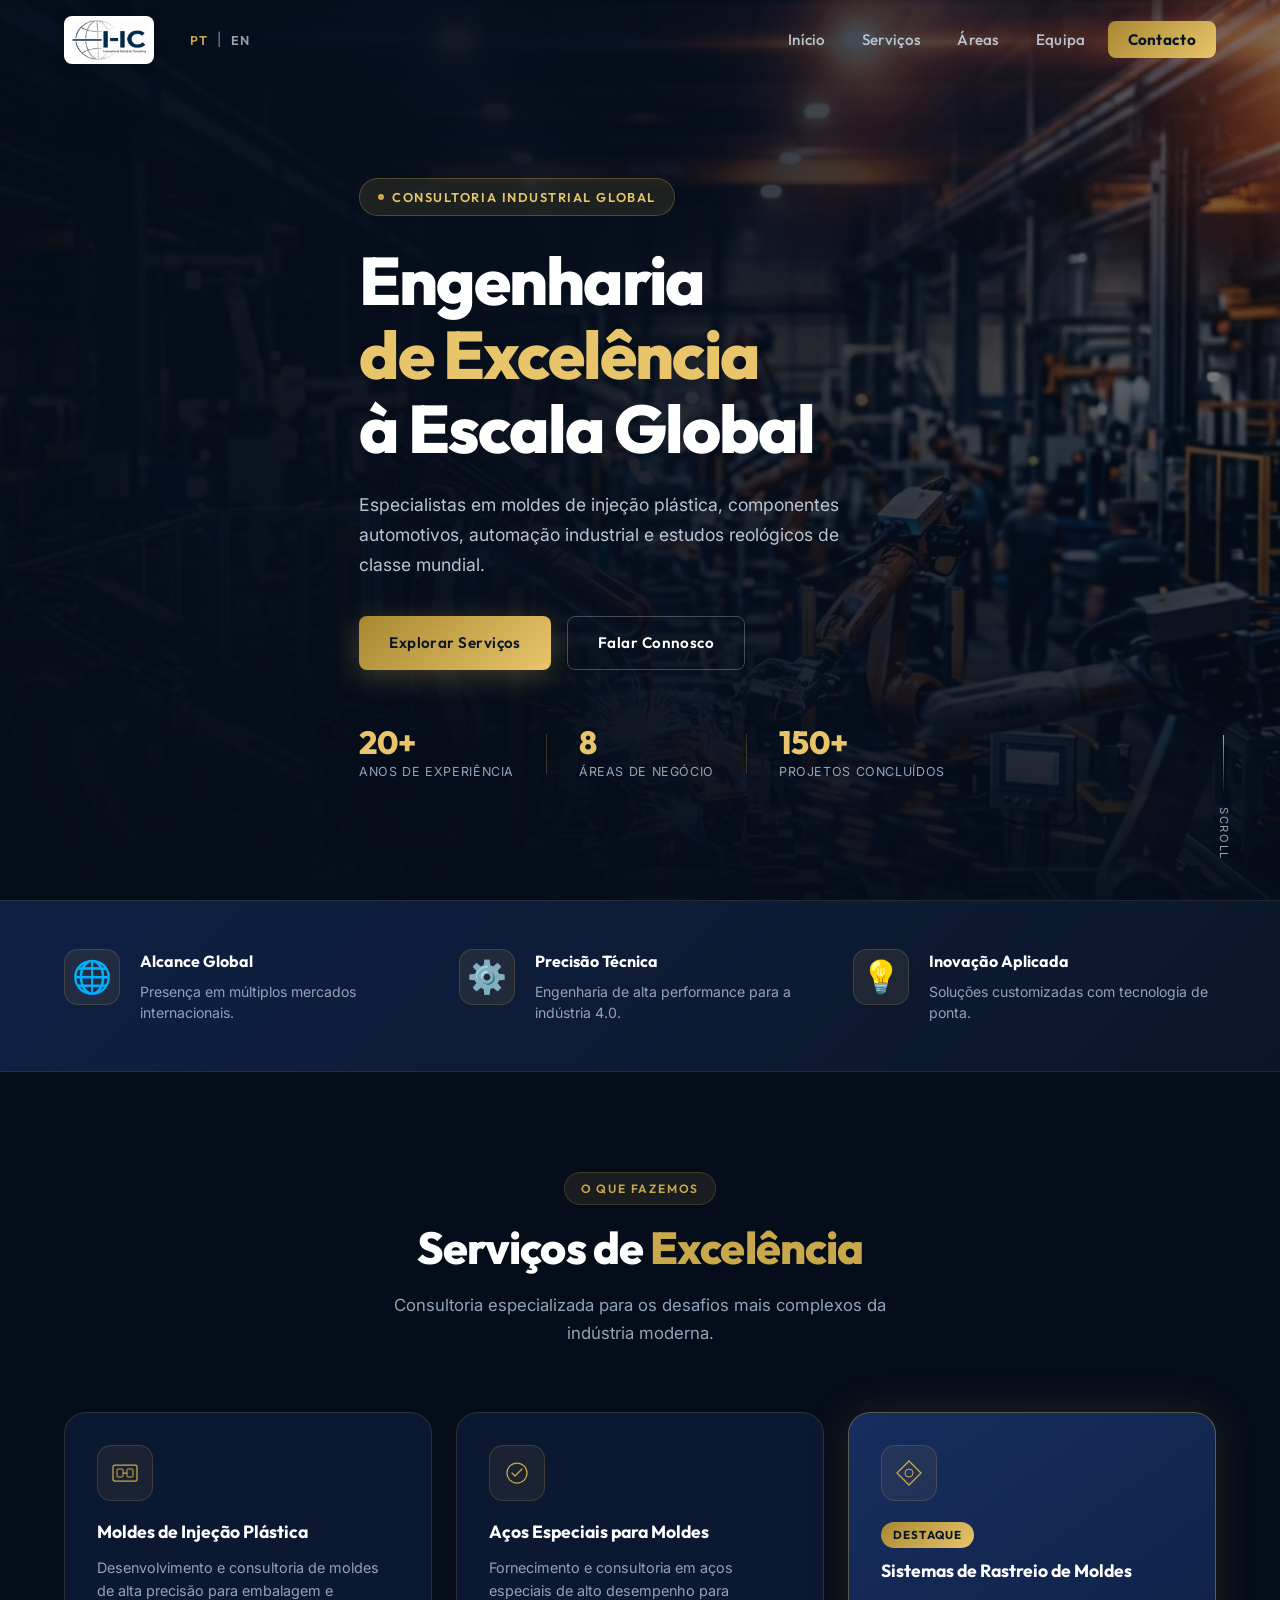
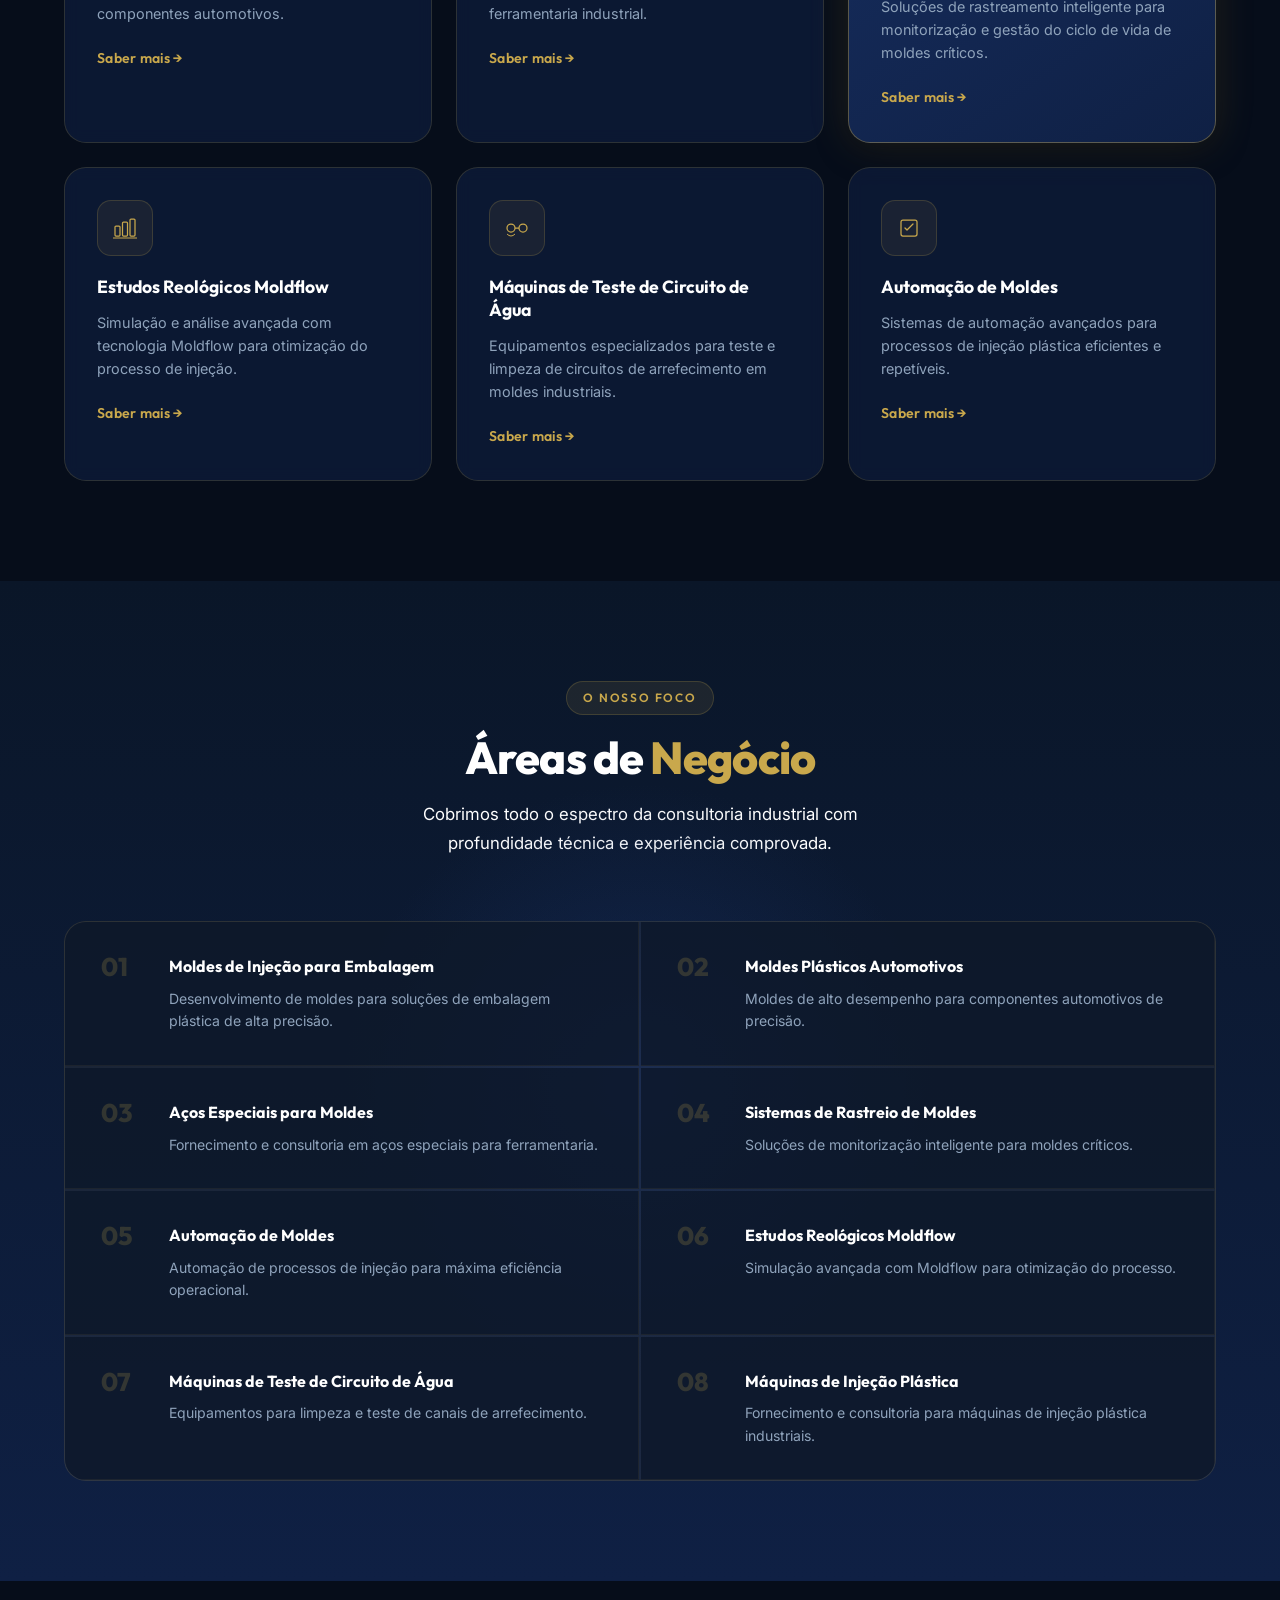
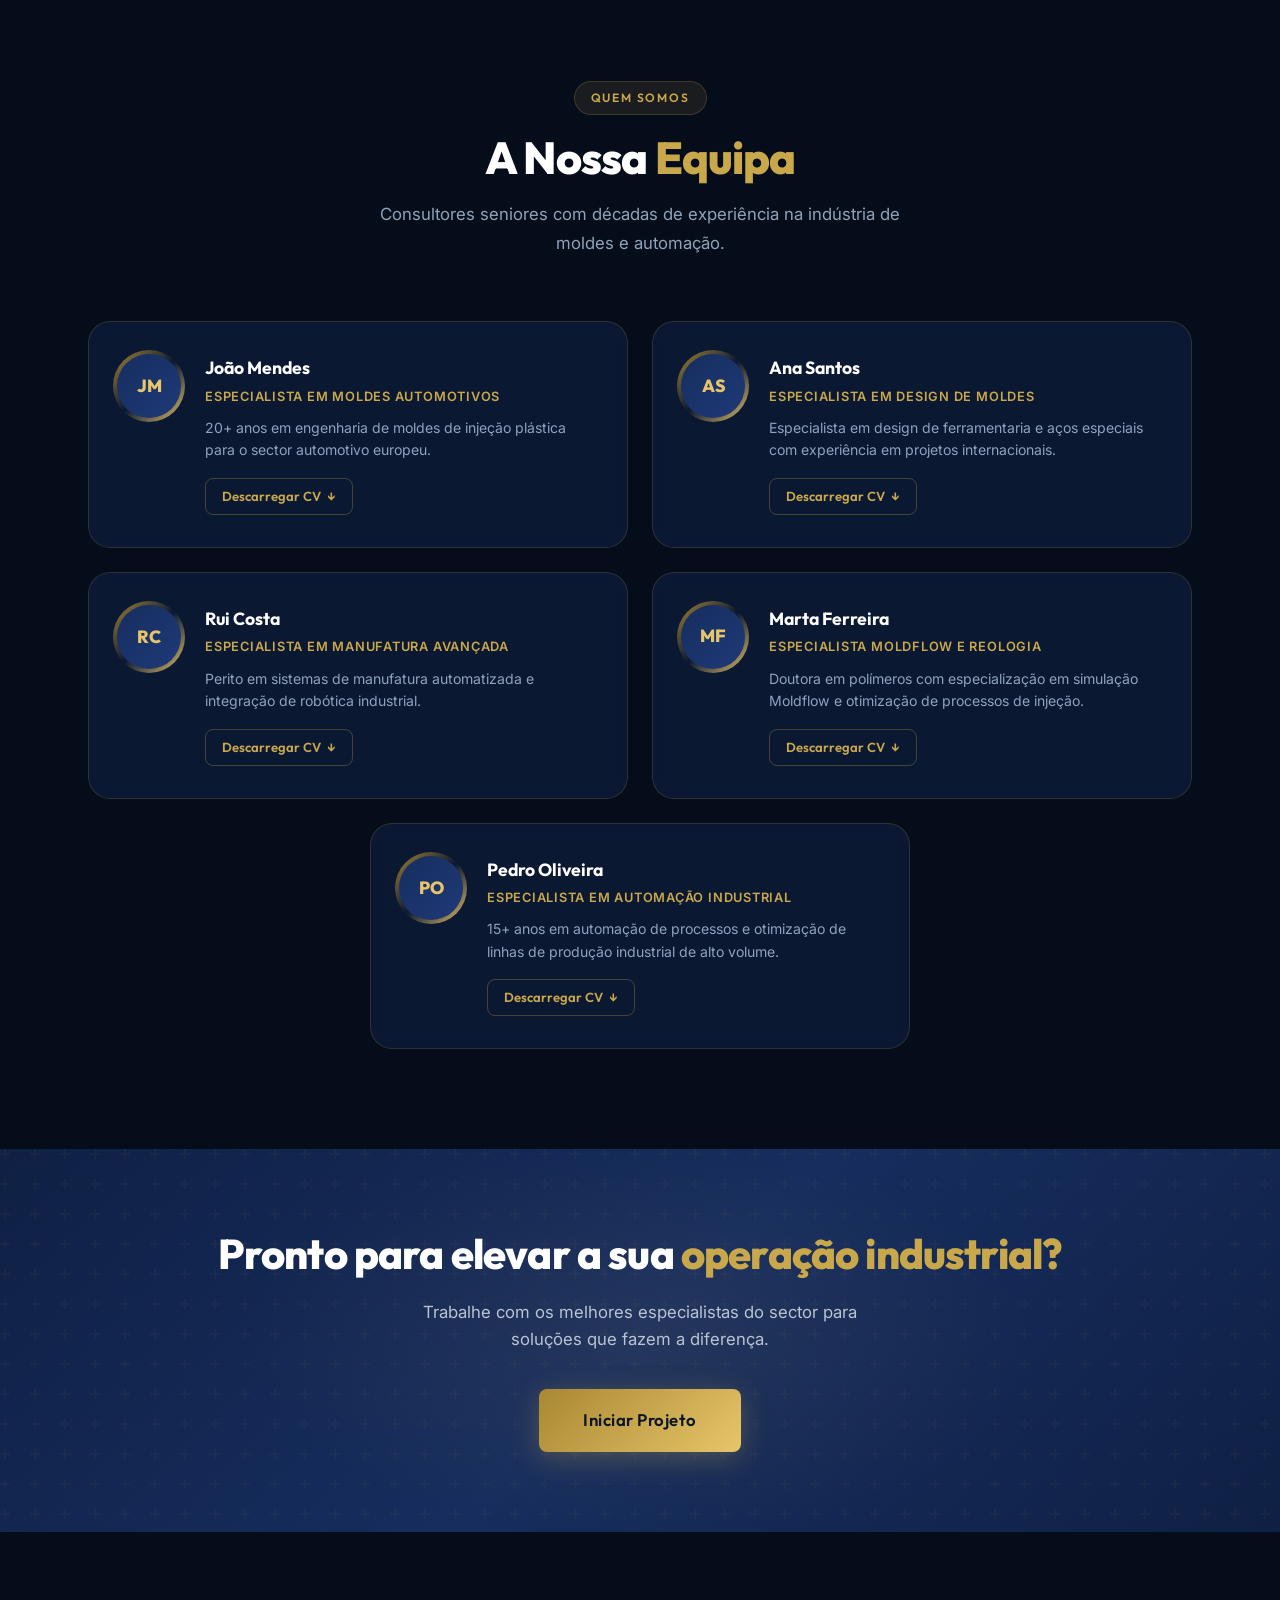
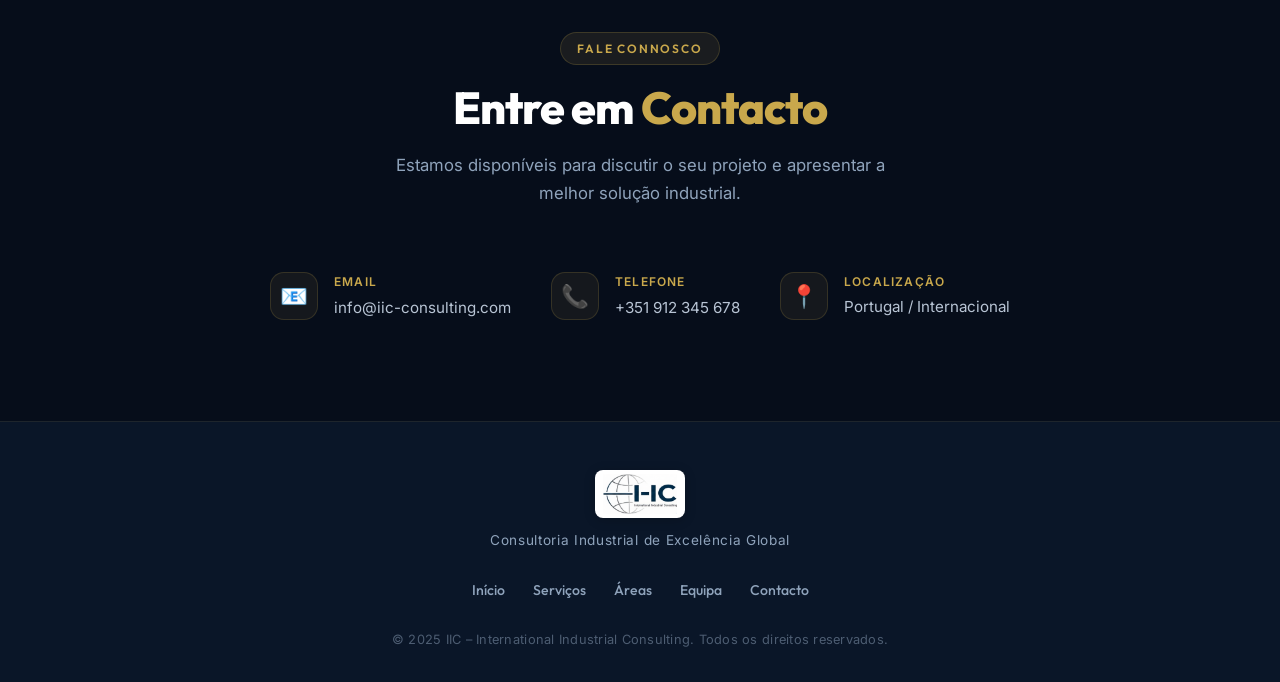
==== commit 94c27111: "Remover formulário contactos Remover por agora o formulário apenas deixar os contactos. Adicionar CS" ====
--- a/index.html
+++ b/index.html
@@ -351,52 +351,28 @@
         <h2 data-pt="Contacto" data-en="Contact">Entre em <span class="gold-text">Contacto</span></h2>
         <p data-pt="Estamos disponíveis para discutir o seu projeto e apresentar a melhor solução industrial." data-en="We are available to discuss your project and present the best industrial solution.">Estamos disponíveis para discutir o seu projeto e apresentar a melhor solução industrial.</p>
       </div>
-      <div class="contact-layout">
-        <div class="contact-info">
-          <div class="contact-item">
-            <div class="ci-icon">📧</div>
-            <div>
-              <span data-pt="Email" data-en="Email">Email</span>
-              <a href="mailto:info@iic-consulting.com">info@iic-consulting.com</a>
-            </div>
-          </div>
-          <div class="contact-item">
-            <div class="ci-icon">📞</div>
-            <div>
-              <span data-pt="Telefone" data-en="Phone">Telefone</span>
-              <a href="tel:+351912345678">+351 912 345 678</a>
-            </div>
-          </div>
-          <div class="contact-item">
-            <div class="ci-icon">📍</div>
-            <div>
-              <span data-pt="Localização" data-en="Location">Localização</span>
-              <p>Portugal / Internacional</p>
-            </div>
-          </div>
-        </div>
-        <form class="contact-form" id="contact-form" onsubmit="handleSubmit(event)">
-          <div class="form-row">
-            <div class="form-group">
-              <label for="name" data-pt="Nome" data-en="Name">Nome</label>
-              <input type="text" id="name" name="name" required placeholder="João Silva" />
-            </div>
-            <div class="form-group">
-              <label for="email">Email</label>
-              <input type="email" id="email" name="email" required placeholder="joao@empresa.com" />
-            </div>
-          </div>
-          <div class="form-group">
-            <label for="subject" data-pt="Assunto" data-en="Subject">Assunto</label>
-            <input type="text" id="subject" name="subject" required />
-          </div>
-          <div class="form-group">
-            <label for="message" data-pt="Mensagem" data-en="Message">Mensagem</label>
-            <textarea id="message" name="message" rows="5" required></textarea>
-          </div>
-          <button type="submit" class="btn btn-primary" id="submit-btn" data-pt="Enviar Mensagem" data-en="Send Message">Enviar Mensagem</button>
-          <div id="form-success" class="form-success" style="display:none" data-pt="Mensagem enviada com sucesso! Entraremos em contacto em breve." data-en="Message sent successfully! We'll be in touch soon.">Mensagem enviada com sucesso! Entraremos em contacto em breve.</div>
-        </form>
+      <div class="contact-info contact-info-centered">
+        <div class="contact-item">
+          <div class="ci-icon">📧</div>
+          <div>
+            <span data-pt="Email" data-en="Email">Email</span>
+            <a href="mailto:info@iic-consulting.com">info@iic-consulting.com</a>
+          </div>
+        </div>
+        <div class="contact-item">
+          <div class="ci-icon">📞</div>
+          <div>
+            <span data-pt="Telefone" data-en="Phone">Telefone</span>
+            <a href="tel:+351912345678">+351 912 345 678</a>
+          </div>
+        </div>
+        <div class="contact-item">
+          <div class="ci-icon">📍</div>
+          <div>
+            <span data-pt="Localização" data-en="Location">Localização</span>
+            <p>Portugal / Internacional</p>
+          </div>
+        </div>
       </div>
     </div>
   </section>
--- a/style.css
+++ b/style.css
@@ -33,6 +33,203 @@
   --shadow-glow: 0 0 80px rgba(30, 58, 120, 0.4);
 }
 
+/* --- Light Theme Override --- */
+:root.light-theme {
+  --navy-950: #f5f7fa;
+  --navy-900: #edf0f5;
+  --navy-800: #e2e7ef;
+  --navy-700: #d0d8e4;
+  --navy-600: #bcc6d6;
+  --gold-400: #c4940f;
+  --gold-500: #a87d0a;
+  --gold-600: #8c6808;
+  --silver: #4a5568;
+  --white: #1a202c;
+  --off-white: #f0f4f8;
+  --text-muted: #637085;
+  --card-bg: rgba(255, 255, 255, 0.85);
+  --card-border: rgba(168, 125, 10, 0.2);
+  --glass-bg: rgba(255, 255, 255, 0.82);
+  --glass-border: rgba(168, 125, 10, 0.18);
+  --shadow-gold: 0 0 40px rgba(168, 125, 10, 0.1);
+  --shadow-card: 0 8px 32px rgba(0, 0, 0, 0.08);
+  --shadow-glow: 0 0 80px rgba(168, 125, 10, 0.08);
+}
+
+/* Light theme – specific overrides */
+.light-theme body {
+  background-color: var(--navy-950);
+  color: var(--white);
+}
+
+.light-theme .hero-overlay {
+  background:
+    linear-gradient(to right, rgba(245, 247, 250, 0.92) 40%, rgba(245, 247, 250, 0.45) 100%),
+    linear-gradient(to top, rgba(245, 247, 250, 0.88) 0%, transparent 60%);
+}
+
+.light-theme .navbar.scrolled {
+  background: var(--glass-bg);
+  border-bottom: 1px solid var(--glass-border);
+  box-shadow: 0 4px 24px rgba(0, 0, 0, 0.06);
+}
+
+.light-theme .hamburger span {
+  background: var(--white);
+}
+
+.light-theme .nav-menu {
+  background: var(--navy-950);
+}
+
+.light-theme .logo-img {
+  background: var(--off-white);
+  box-shadow: 0 2px 12px rgba(0, 0, 0, 0.08);
+}
+
+.light-theme .about-strip {
+  background: linear-gradient(135deg, var(--navy-800), var(--navy-900));
+  border-top: 1px solid rgba(168, 125, 10, 0.12);
+  border-bottom: 1px solid rgba(168, 125, 10, 0.12);
+}
+
+.light-theme .service-card {
+  background: var(--card-bg);
+  border-color: var(--card-border);
+  backdrop-filter: blur(12px);
+}
+
+.light-theme .service-card.featured {
+  background: linear-gradient(145deg, #fff8e7, #fff3d0);
+  border-color: rgba(168, 125, 10, 0.35);
+}
+
+.light-theme .service-icon-wrap {
+  background: rgba(168, 125, 10, 0.08);
+  border-color: rgba(168, 125, 10, 0.18);
+}
+
+.light-theme .areas {
+  background: linear-gradient(180deg, var(--navy-900) 0%, var(--navy-800) 100%);
+}
+
+.light-theme .areas-bg-glow {
+  background: radial-gradient(circle, rgba(168, 125, 10, 0.08) 0%, transparent 70%);
+}
+
+.light-theme .areas-grid {
+  background: rgba(168, 125, 10, 0.06);
+  border-color: rgba(168, 125, 10, 0.1);
+}
+
+.light-theme .area-item {
+  background: rgba(255, 255, 255, 0.85);
+  border-color: rgba(168, 125, 10, 0.08);
+}
+
+.light-theme .area-item:hover {
+  background: rgba(255, 248, 231, 0.9);
+}
+
+.light-theme .team-card {
+  background: var(--card-bg);
+  border-color: var(--card-border);
+  backdrop-filter: blur(12px);
+}
+
+.light-theme .avatar-placeholder {
+  background: linear-gradient(135deg, #e8dcc0, #f0e4c8);
+  color: var(--gold-600);
+}
+
+.light-theme .btn-primary {
+  color: #fff;
+}
+
+.light-theme .btn-outline {
+  color: var(--white);
+  border-color: rgba(26, 32, 44, 0.25);
+}
+
+.light-theme .btn-outline:hover {
+  border-color: var(--gold-500);
+  color: var(--gold-500);
+}
+
+.light-theme .cta-banner-bg {
+  background: linear-gradient(135deg, var(--navy-800) 0%, var(--navy-700) 50%, var(--navy-800) 100%);
+}
+
+.light-theme .ci-icon {
+  background: rgba(168, 125, 10, 0.08);
+  border-color: rgba(168, 125, 10, 0.15);
+}
+
+.light-theme .form-group input,
+.light-theme .form-group textarea {
+  background: rgba(255, 255, 255, 0.7);
+  border-color: rgba(168, 125, 10, 0.18);
+  color: #1a202c;
+}
+
+.light-theme .form-group input:focus,
+.light-theme .form-group textarea:focus {
+  background: rgba(255, 255, 255, 0.9);
+  border-color: var(--gold-500);
+  box-shadow: 0 0 0 3px rgba(168, 125, 10, 0.1);
+}
+
+.light-theme .form-group input::placeholder,
+.light-theme .form-group textarea::placeholder {
+  color: #8a96a6;
+}
+
+.light-theme .footer {
+  background: var(--navy-900);
+  border-top: 1px solid rgba(168, 125, 10, 0.1);
+}
+
+.light-theme .footer-logo img {
+  background: var(--off-white);
+  box-shadow: 0 2px 12px rgba(0, 0, 0, 0.06);
+}
+
+.light-theme .hero-badge {
+  background: rgba(168, 125, 10, 0.1);
+  border-color: rgba(168, 125, 10, 0.25);
+}
+
+.light-theme .section-tag {
+  background: rgba(168, 125, 10, 0.08);
+  border-color: rgba(168, 125, 10, 0.18);
+}
+
+.light-theme .stat-divider {
+  background: rgba(168, 125, 10, 0.2);
+}
+
+.light-theme .strip-icon {
+  background: rgba(168, 125, 10, 0.08);
+  border-color: rgba(168, 125, 10, 0.15);
+}
+
+.light-theme .team-cv-btn {
+  border-color: rgba(168, 125, 10, 0.25);
+}
+
+.light-theme .team-cv-btn:hover {
+  background: rgba(168, 125, 10, 0.08);
+}
+
+.light-theme .form-success {
+  background: rgba(168, 125, 10, 0.08);
+  border-color: rgba(168, 125, 10, 0.25);
+}
+
+.light-theme .featured-badge {
+  color: #fff;
+}
+
 /* --- Reset & Base --- */
 *, *::before, *::after {
   margin: 0; padding: 0; box-sizing: border-box;
@@ -864,6 +1061,15 @@
   display: flex;
   flex-direction: column;
   gap: 28px;
+}
+
+.contact-info-centered {
+  flex-direction: row;
+  flex-wrap: wrap;
+  justify-content: center;
+  gap: 40px;
+  max-width: 800px;
+  margin: 0 auto;
 }
 
 .contact-item {
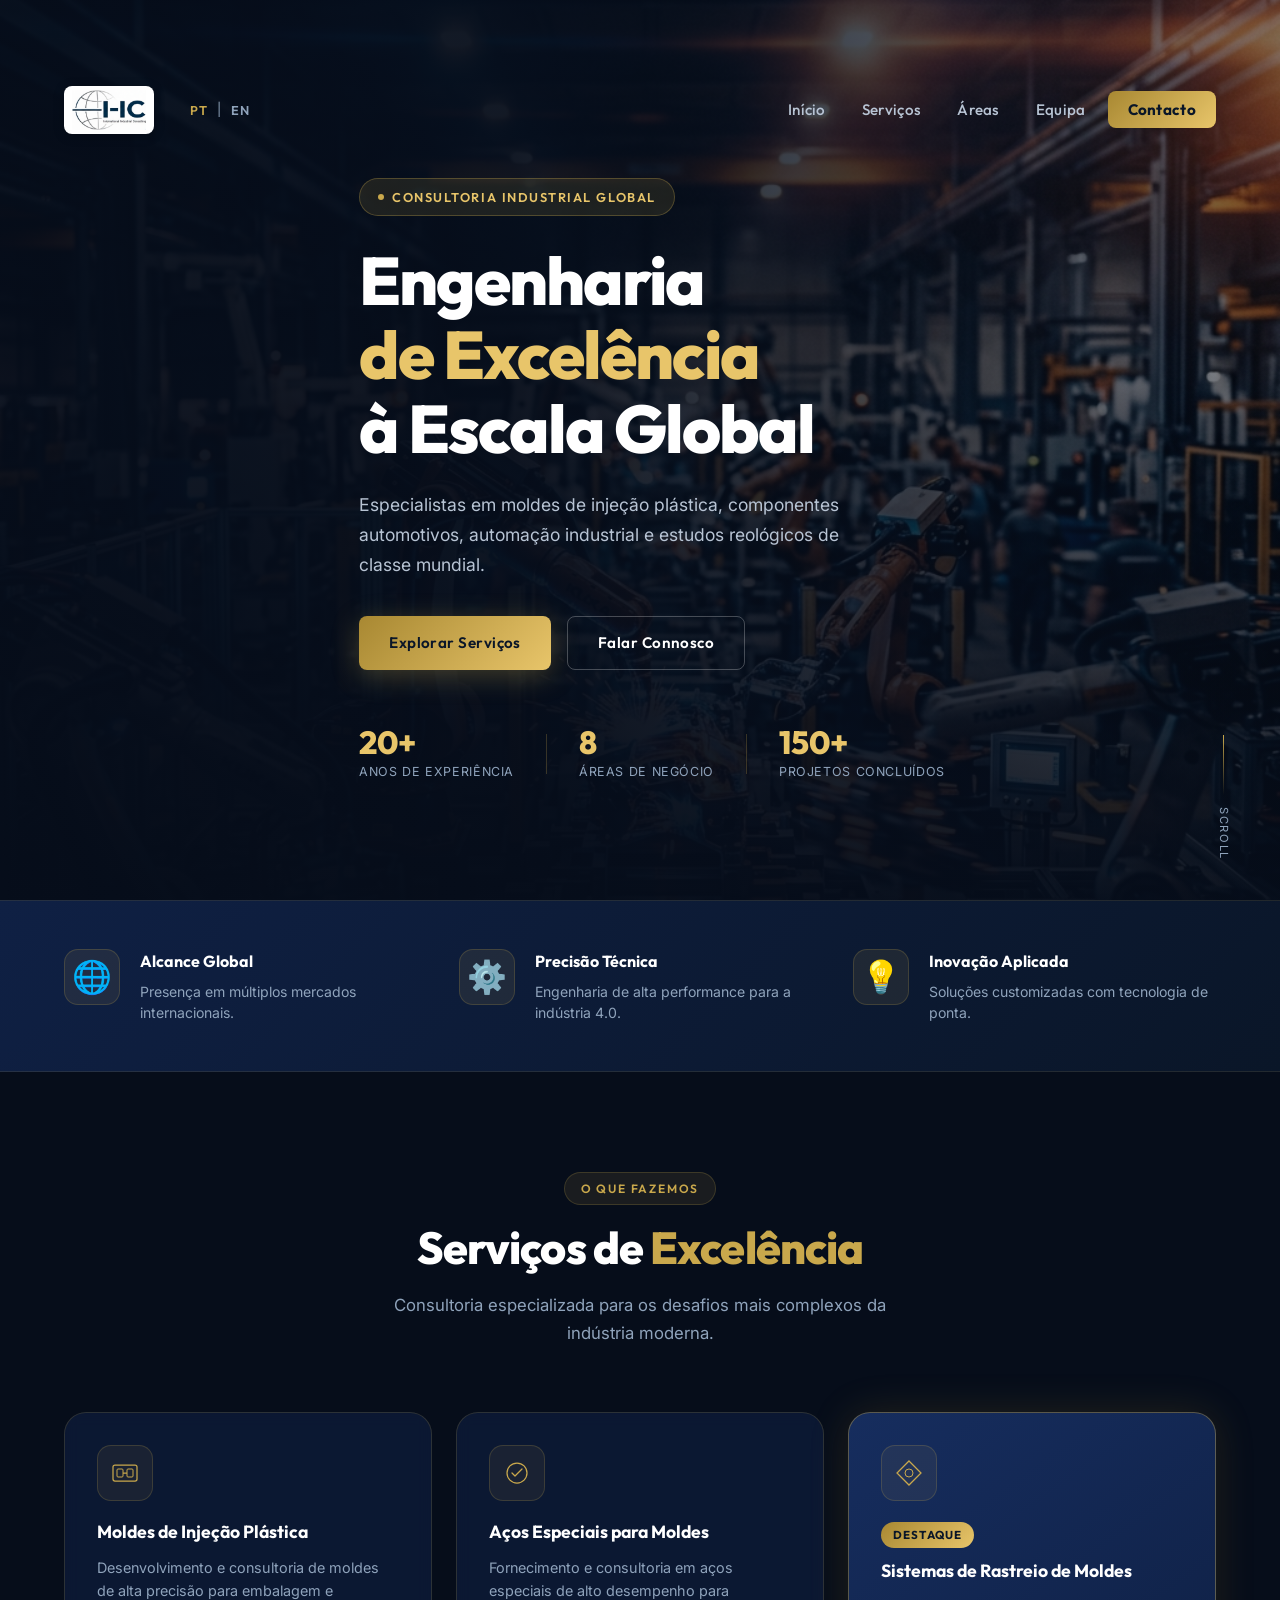
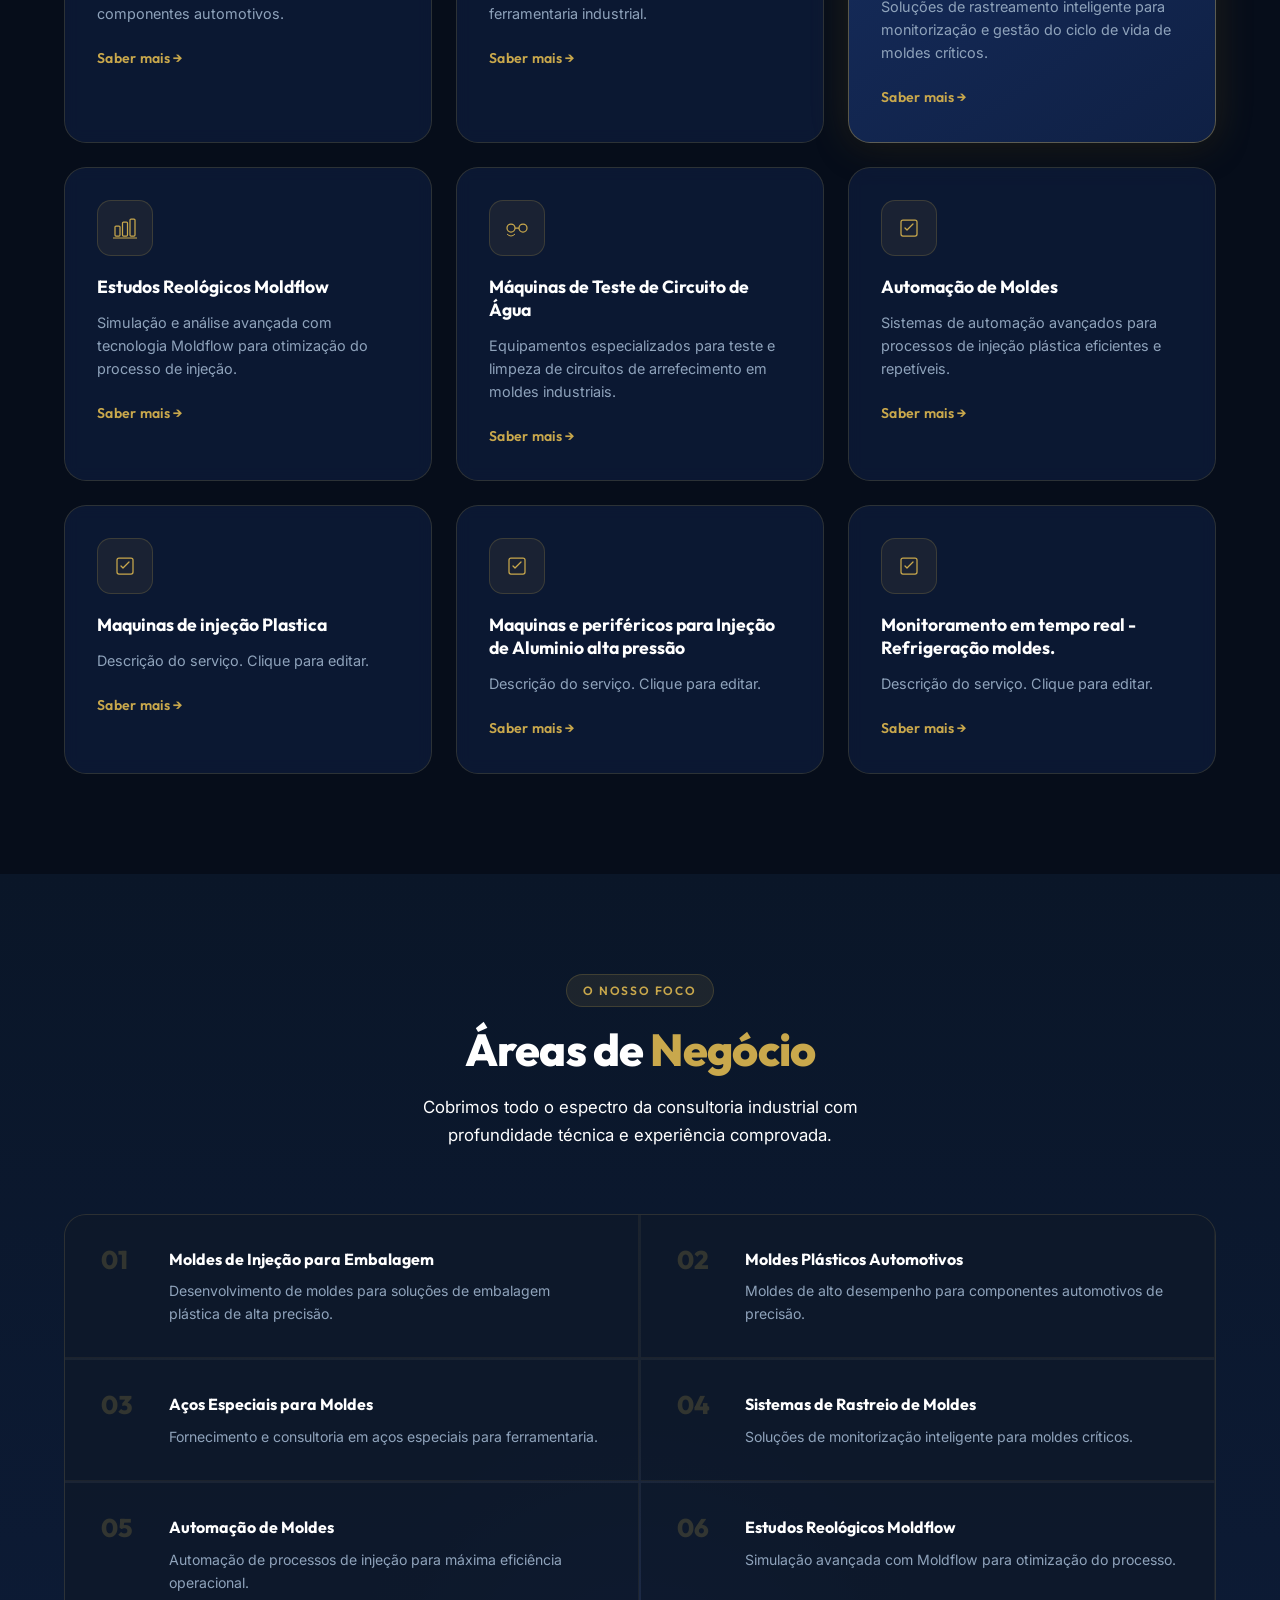
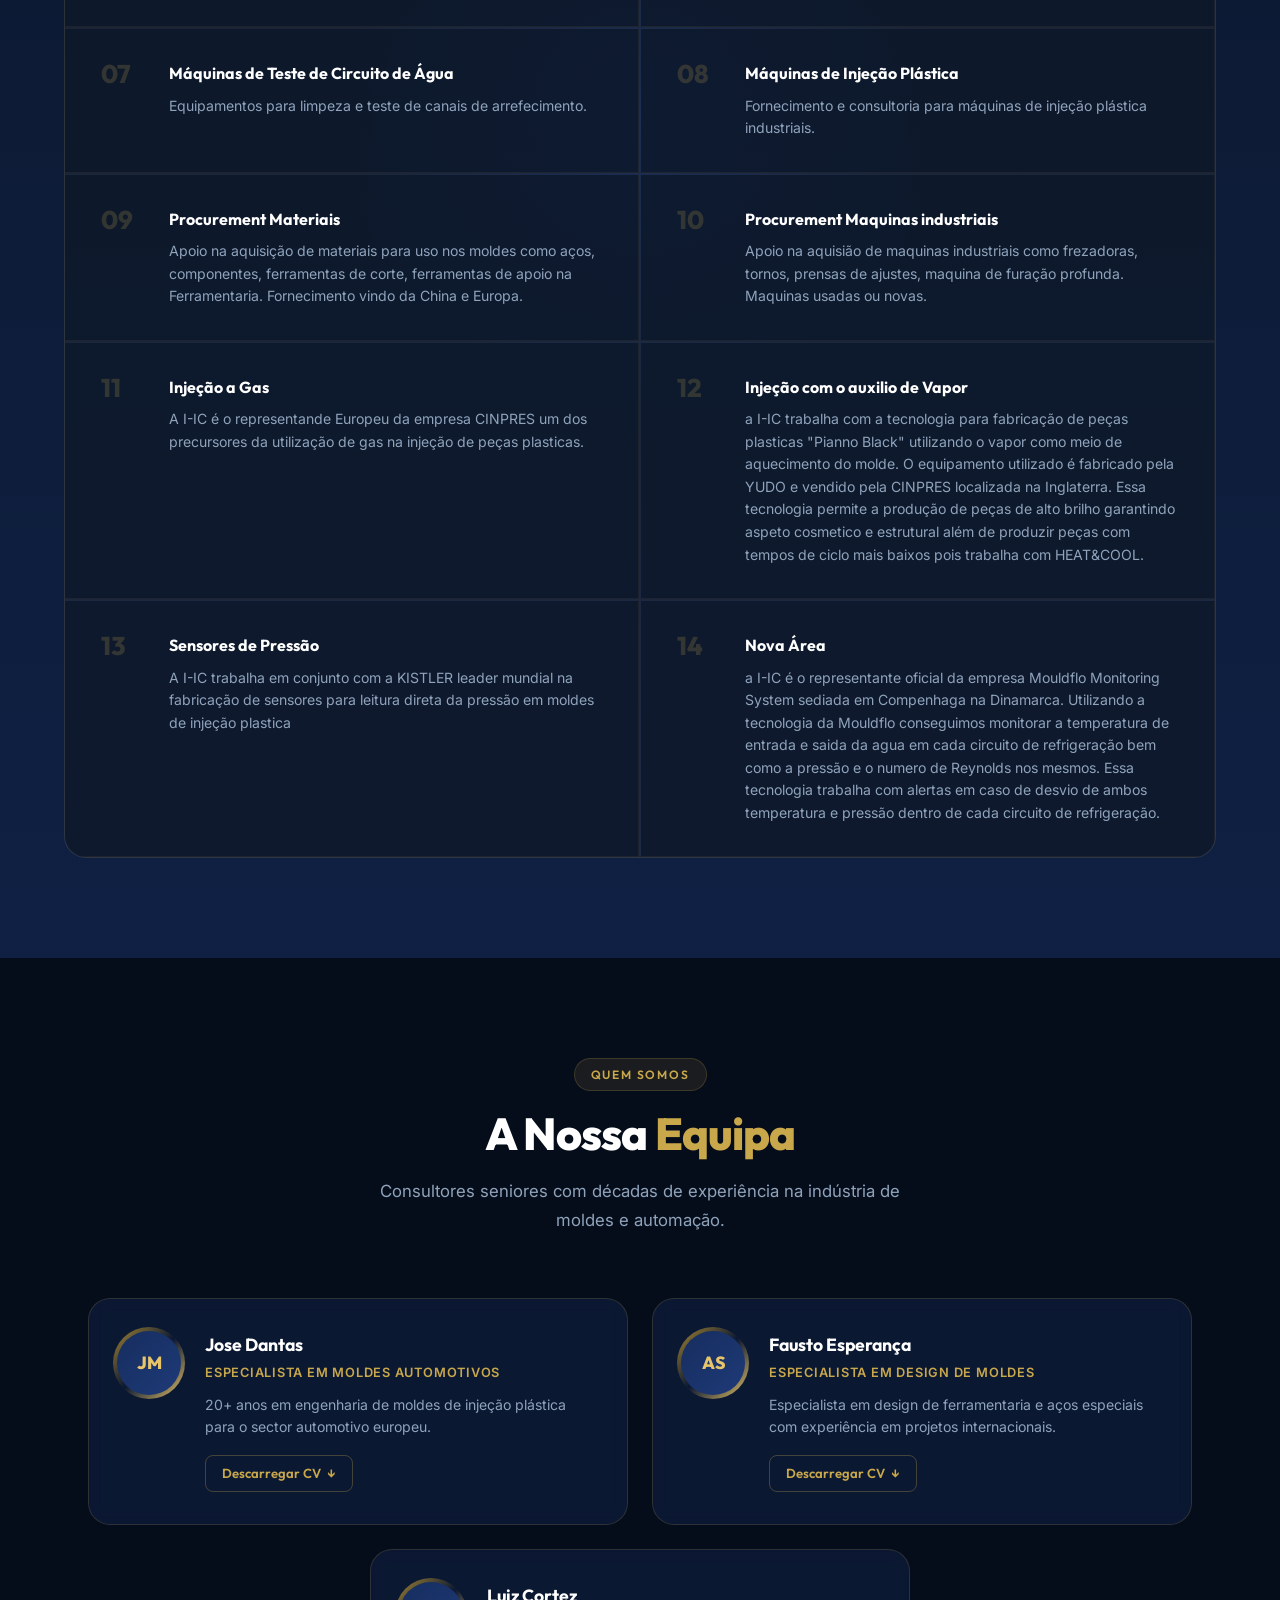
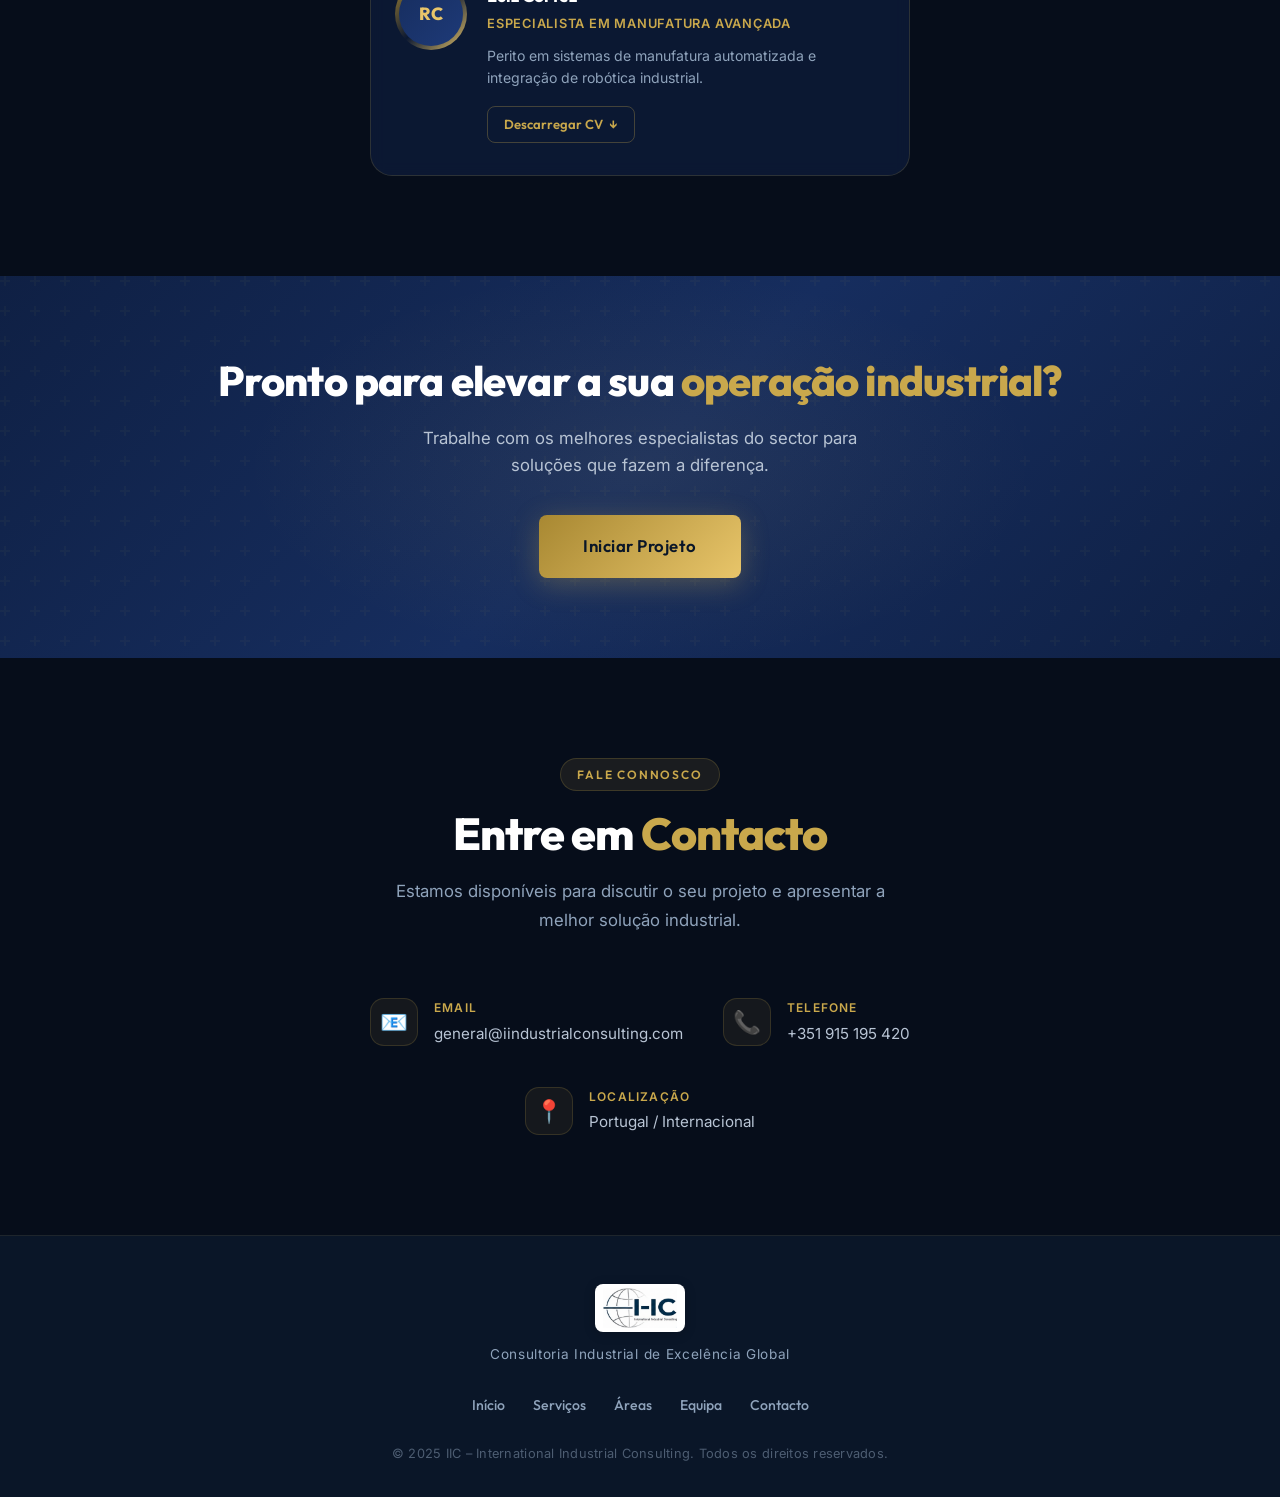
==== commit 36e79859: "update edit index" ====
--- a/index.html
+++ b/index.html
@@ -1,23 +1,22 @@
 <!DOCTYPE html>
-<html lang="pt">
-<head>
-  <meta charset="UTF-8" />
-  <meta name="viewport" content="width=device-width, initial-scale=1.0" />
+<html lang="pt"><head>
+  <meta charset="UTF-8">
+  <meta name="viewport" content="width=device-width, initial-scale=1.0">
   <title>IIC – International Industrial Consulting</title>
-  <meta name="description" content="IIC – International Industrial Consulting. Especialistas em moldes de injeção, componentes automotivos, sistemas de manufatura e consultoria industrial de excelência global." />
+  <meta name="description" content="IIC – International Industrial Consulting. Especialistas em moldes de injeção, componentes automotivos, sistemas de manufatura e consultoria industrial de excelência global.">
   <link rel="preconnect" href="https://fonts.googleapis.com">
-  <link rel="preconnect" href="https://fonts.gstatic.com" crossorigin>
-  <link href="https://fonts.googleapis.com/css2?family=Outfit:wght@300;400;500;600;700;800;900&family=Inter:wght@300;400;500;600&display=swap" rel="stylesheet">
-  <link rel="stylesheet" href="style.css" />
-  <link rel="stylesheet" href="admin.css" />
+  <link rel="preconnect" href="https://fonts.gstatic.com" crossorigin="">
+  <link href="https://fonts.googleapis.com/css2?family=Outfit:wght@300;400;500;600;700;800;900&amp;family=Inter:wght@300;400;500;600&amp;display=swap" rel="stylesheet">
+  <link rel="stylesheet" href="style.css">
+  <link rel="stylesheet" href="admin.css">
 </head>
-<body>
+<body class="edit-mode">
 
   <!-- NAVBAR -->
   <nav id="navbar" class="navbar">
     <div class="nav-container">
       <a href="#home" class="nav-logo">
-        <img src="assets/logo.png" alt="IIC Logo" class="logo-img" />
+        <img src="assets/logo.png" alt="IIC Logo" class="logo-img">
       </a>
       <div class="lang-toggle">
         <button id="lang-pt" class="lang-btn active" onclick="setLang('pt')">PT</button>
@@ -28,7 +27,7 @@
         <span></span><span></span><span></span>
       </button>
       <ul class="nav-menu" id="nav-menu">
-        <li><a href="#home" class="nav-link" data-pt="Início" data-en="Home">Início</a></li>
+        <li><a href="#home" class="nav-link active-link" data-pt="Início" data-en="Home">Início</a></li>
         <li><a href="#services" class="nav-link" data-pt="Serviços" data-en="Services">Serviços</a></li>
         <li><a href="#areas" class="nav-link" data-pt="Áreas" data-en="Areas">Áreas</a></li>
         <li><a href="#team" class="nav-link" data-pt="Equipa" data-en="Team">Equipa</a></li>
@@ -40,7 +39,7 @@
   <!-- HERO -->
   <section id="home" class="hero">
     <div class="hero-bg">
-      <img src="assets/hero_bg.png" alt="Industrial Manufacturing" class="hero-bg-img" />
+      <img src="assets/hero_bg.png" alt="Industrial Manufacturing" class="hero-bg-img" style="transform: translateY(0px);">
       <div class="hero-overlay"></div>
     </div>
     <div class="hero-content">
@@ -50,26 +49,24 @@
         <span class="title-line gold" data-pt="de Excelência" data-en="Excellence">de Excelência</span>
         <span class="title-line" data-pt="à Escala Global" data-en="at a Global Scale">à Escala Global</span>
       </h1>
-      <p class="hero-sub" data-pt="Especialistas em moldes de injeção plástica, componentes automotivos, automação industrial e estudos reológicos de classe mundial." data-en="Specialists in plastic injection molds, automotive components, industrial automation, and world-class rheological studies.">
-        Especialistas em moldes de injeção plástica, componentes automotivos, automação industrial e estudos reológicos de classe mundial.
-      </p>
+      <p class="hero-sub" data-pt="Especialistas em moldes de injeção plástica, componentes automotivos, automação industrial e estudos reológicos de classe mundial." data-en="Specialists in plastic injection molds, automotive components, industrial automation, and world-class rheological studies.">Especialistas em moldes de injeção plástica, Moldes de injeção de Aluminio alta pressão, Sistemas de injeção (camara quente-HRS) componentes automotivos, automação industrial e estudos reológicos de classe mundial.</p>
       <div class="hero-actions">
         <a href="#services" class="btn btn-primary" data-pt="Explorar Serviços" data-en="Explore Services">Explorar Serviços</a>
         <a href="#contact" class="btn btn-outline" data-pt="Falar Connosco" data-en="Get in Touch">Falar Connosco</a>
       </div>
       <div class="hero-stats">
         <div class="stat-item">
-          <span class="stat-num">20+</span>
+          <span class="stat-num" data-suffix="+">20+</span>
           <span class="stat-label" data-pt="Anos de Experiência" data-en="Years of Experience">Anos de Experiência</span>
         </div>
         <div class="stat-divider"></div>
         <div class="stat-item">
-          <span class="stat-num">8</span>
+          <span class="stat-num" data-suffix="">8</span>
           <span class="stat-label" data-pt="Áreas de Negócio" data-en="Business Areas">Áreas de Negócio</span>
         </div>
         <div class="stat-divider"></div>
         <div class="stat-item">
-          <span class="stat-num">150+</span>
+          <span class="stat-num" data-suffix="+">150+</span>
           <span class="stat-label" data-pt="Projetos Concluídos" data-en="Projects Completed">Projetos Concluídos</span>
         </div>
       </div>
@@ -88,14 +85,14 @@
           <div class="strip-icon">🌐</div>
           <div>
             <h3 data-pt="Alcance Global" data-en="Global Reach">Alcance Global</h3>
-            <p data-pt="Presença em múltiplos mercados internacionais." data-en="Presence across multiple international markets.">Presença em múltiplos mercados internacionais.</p>
+            <p data-pt="Presença em múltiplos mercados internacionais." data-en="Presence across multiple international markets.">Presença em múltiplos mercados internacionais. HQ localizado em Portugal, consultores localizados na America Latina e America do Norte.</p>
           </div>
         </div>
         <div class="strip-icon-block">
           <div class="strip-icon">⚙️</div>
           <div>
             <h3 data-pt="Precisão Técnica" data-en="Technical Precision">Precisão Técnica</h3>
-            <p data-pt="Engenharia de alta performance para a indústria 4.0." data-en="High-performance engineering for Industry 4.0.">Engenharia de alta performance para a indústria 4.0.</p>
+            <p data-pt="Engenharia de alta performance para a indústria 4.0." data-en="High-performance engineering for Industry 4.0.">Engenharia de alta performance para a indústria 4.0. Aplicação de monitoramento nos moldes utilizando sensores de pressão, Monitoramento dos circuitos de refrigeração , tratamento dos canais de refrigeração, Inteligencia Artificial aplicada ao processo.</p>
           </div>
         </div>
         <div class="strip-icon-block">
@@ -122,9 +119,9 @@
         <div class="service-card" data-delay="0">
           <div class="service-card-inner">
             <div class="service-icon-wrap">
-              <svg viewBox="0 0 64 64" fill="none" xmlns="http://www.w3.org/2000/svg"><rect x="8" y="16" width="48" height="32" rx="4" stroke="#C9A84C" stroke-width="2.5"/><rect x="16" y="24" width="12" height="16" rx="2" stroke="#C9A84C" stroke-width="2"/><rect x="36" y="24" width="12" height="16" rx="2" stroke="#C9A84C" stroke-width="2"/><line x1="28" y1="32" x2="36" y2="32" stroke="#C9A84C" stroke-width="2.5"/></svg>
-            </div>
-            <h3 data-pt="Moldes de Injeção Plástica" data-en="Plastic Injection Molds">Moldes de Injeção Plástica</h3>
+              <svg viewBox="0 0 64 64" fill="none" xmlns="http://www.w3.org/2000/svg"><rect x="8" y="16" width="48" height="32" rx="4" stroke="#C9A84C" stroke-width="2.5"></rect><rect x="16" y="24" width="12" height="16" rx="2" stroke="#C9A84C" stroke-width="2"></rect><rect x="36" y="24" width="12" height="16" rx="2" stroke="#C9A84C" stroke-width="2"></rect><line x1="28" y1="32" x2="36" y2="32" stroke="#C9A84C" stroke-width="2.5"></line></svg>
+            </div>
+            <h3 data-pt="Moldes de Injeção Plástica" data-en="Plastic Injection Molds">Moldes para injeção plastica</h3>
             <p data-pt="Desenvolvimento e consultoria de moldes de alta precisão para embalagem e componentes automotivos." data-en="Development and consulting of high-precision molds for packaging and automotive components.">Desenvolvimento e consultoria de moldes de alta precisão para embalagem e componentes automotivos.</p>
             <a href="#contact" class="service-link" data-pt="Saber mais →" data-en="Learn more →">Saber mais →</a>
           </div>
@@ -133,9 +130,9 @@
         <div class="service-card" data-delay="100">
           <div class="service-card-inner">
             <div class="service-icon-wrap">
-              <svg viewBox="0 0 64 64" fill="none" xmlns="http://www.w3.org/2000/svg"><circle cx="32" cy="32" r="20" stroke="#C9A84C" stroke-width="2.5"/><polyline points="22,32 28,38 42,24" stroke="#C9A84C" stroke-width="2.5" stroke-linecap="round" stroke-linejoin="round"/></svg>
-            </div>
-            <h3 data-pt="Aços Especiais para Moldes" data-en="Special Steels for Molds">Aços Especiais para Moldes</h3>
+              <svg viewBox="0 0 64 64" fill="none" xmlns="http://www.w3.org/2000/svg"><circle cx="32" cy="32" r="20" stroke="#C9A84C" stroke-width="2.5"></circle><polyline points="22,32 28,38 42,24" stroke="#C9A84C" stroke-width="2.5" stroke-linecap="round" stroke-linejoin="round"></polyline></svg>
+            </div>
+            <h3 data-pt="Aços Especiais para Moldes" data-en="Special Steels for Molds">&nbsp;Aços especiais para moldes&nbsp;</h3>
             <p data-pt="Fornecimento e consultoria em aços especiais de alto desempenho para ferramentaria industrial." data-en="Supply and consulting in high-performance special steels for industrial tooling.">Fornecimento e consultoria em aços especiais de alto desempenho para ferramentaria industrial.</p>
             <a href="#contact" class="service-link" data-pt="Saber mais →" data-en="Learn more →">Saber mais →</a>
           </div>
@@ -144,7 +141,7 @@
         <div class="service-card featured" data-delay="200">
           <div class="service-card-inner">
             <div class="service-icon-wrap">
-              <svg viewBox="0 0 64 64" fill="none" xmlns="http://www.w3.org/2000/svg"><path d="M32 8 L56 32 L32 56 L8 32 Z" stroke="#C9A84C" stroke-width="2.5"/><circle cx="32" cy="32" r="8" stroke="#C9A84C" stroke-width="2"/></svg>
+              <svg viewBox="0 0 64 64" fill="none" xmlns="http://www.w3.org/2000/svg"><path d="M32 8 L56 32 L32 56 L8 32 Z" stroke="#C9A84C" stroke-width="2.5"></path><circle cx="32" cy="32" r="8" stroke="#C9A84C" stroke-width="2"></circle></svg>
             </div>
             <div class="featured-badge" data-pt="Destaque" data-en="Featured">Destaque</div>
             <h3 data-pt="Sistemas de Rastreio de Moldes" data-en="Mold Tracking Systems">Sistemas de Rastreio de Moldes</h3>
@@ -156,7 +153,7 @@
         <div class="service-card" data-delay="300">
           <div class="service-card-inner">
             <div class="service-icon-wrap">
-              <svg viewBox="0 0 64 64" fill="none" xmlns="http://www.w3.org/2000/svg"><rect x="12" y="28" width="10" height="20" rx="2" stroke="#C9A84C" stroke-width="2.5"/><rect x="27" y="20" width="10" height="28" rx="2" stroke="#C9A84C" stroke-width="2.5"/><rect x="42" y="14" width="10" height="34" rx="2" stroke="#C9A84C" stroke-width="2.5"/><line x1="8" y1="52" x2="56" y2="52" stroke="#C9A84C" stroke-width="2"/></svg>
+              <svg viewBox="0 0 64 64" fill="none" xmlns="http://www.w3.org/2000/svg"><rect x="12" y="28" width="10" height="20" rx="2" stroke="#C9A84C" stroke-width="2.5"></rect><rect x="27" y="20" width="10" height="28" rx="2" stroke="#C9A84C" stroke-width="2.5"></rect><rect x="42" y="14" width="10" height="34" rx="2" stroke="#C9A84C" stroke-width="2.5"></rect><line x1="8" y1="52" x2="56" y2="52" stroke="#C9A84C" stroke-width="2"></line></svg>
             </div>
             <h3 data-pt="Estudos Reológicos Moldflow" data-en="Moldflow Rheology Studies">Estudos Reológicos Moldflow</h3>
             <p data-pt="Simulação e análise avançada com tecnologia Moldflow para otimização do processo de injeção." data-en="Advanced simulation and analysis with Moldflow technology to optimise the injection process.">Simulação e análise avançada com tecnologia Moldflow para otimização do processo de injeção.</p>
@@ -167,9 +164,9 @@
         <div class="service-card" data-delay="400">
           <div class="service-card-inner">
             <div class="service-icon-wrap">
-              <svg viewBox="0 0 64 64" fill="none" xmlns="http://www.w3.org/2000/svg"><circle cx="20" cy="32" r="8" stroke="#C9A84C" stroke-width="2.5"/><circle cx="44" cy="32" r="8" stroke="#C9A84C" stroke-width="2.5"/><line x1="28" y1="32" x2="36" y2="32" stroke="#C9A84C" stroke-width="2.5"/><path d="M12 44 Q20 52 28 44" stroke="#C9A84C" stroke-width="2" fill="none"/></svg>
-            </div>
-            <h3 data-pt="Máquinas de Teste de Circuito de Água" data-en="Water Circuit Testing Machines">Máquinas de Teste de Circuito de Água</h3>
+              <svg viewBox="0 0 64 64" fill="none" xmlns="http://www.w3.org/2000/svg"><circle cx="20" cy="32" r="8" stroke="#C9A84C" stroke-width="2.5"></circle><circle cx="44" cy="32" r="8" stroke="#C9A84C" stroke-width="2.5"></circle><line x1="28" y1="32" x2="36" y2="32" stroke="#C9A84C" stroke-width="2.5"></line><path d="M12 44 Q20 52 28 44" stroke="#C9A84C" stroke-width="2" fill="none"></path></svg>
+            </div>
+            <h3 data-pt="Máquinas de Teste de Circuito de Água" data-en="Water Circuit Testing Machines">Máquinas de Teste e limpeza de Circuito de Água</h3>
             <p data-pt="Equipamentos especializados para teste e limpeza de circuitos de arrefecimento em moldes industriais." data-en="Specialised equipment for testing and cleaning cooling circuits in industrial molds.">Equipamentos especializados para teste e limpeza de circuitos de arrefecimento em moldes industriais.</p>
             <a href="#contact" class="service-link" data-pt="Saber mais →" data-en="Learn more →">Saber mais →</a>
           </div>
@@ -178,15 +175,30 @@
         <div class="service-card" data-delay="500">
           <div class="service-card-inner">
             <div class="service-icon-wrap">
-              <svg viewBox="0 0 64 64" fill="none" xmlns="http://www.w3.org/2000/svg"><rect x="16" y="16" width="32" height="32" rx="4" stroke="#C9A84C" stroke-width="2.5"/><path d="M24 32 L28 36 L40 24" stroke="#C9A84C" stroke-width="2.5" stroke-linecap="round" stroke-linejoin="round"/></svg>
-            </div>
-            <h3 data-pt="Automação de Moldes" data-en="Mold Automation">Automação de Moldes</h3>
+              <svg viewBox="0 0 64 64" fill="none" xmlns="http://www.w3.org/2000/svg"><rect x="16" y="16" width="32" height="32" rx="4" stroke="#C9A84C" stroke-width="2.5"></rect><path d="M24 32 L28 36 L40 24" stroke="#C9A84C" stroke-width="2.5" stroke-linecap="round" stroke-linejoin="round"></path></svg>
+            </div>
+            <h3 data-pt="Automação de Moldes" data-en="Mold Automation">Sensores de pressão para Moldes injeção plastica e Aluminio</h3>
             <p data-pt="Sistemas de automação avançados para processos de injeção plástica eficientes e repetíveis." data-en="Advanced automation systems for efficient and repeatable plastic injection processes.">Sistemas de automação avançados para processos de injeção plástica eficientes e repetíveis.</p>
             <a href="#contact" class="service-link" data-pt="Saber mais →" data-en="Learn more →">Saber mais →</a>
           </div>
         </div>
 
-      </div>
+      <div class="service-card"><div class="service-card-inner">
+      <div class="service-icon-wrap"><svg viewBox="0 0 64 64" fill="none" xmlns="http://www.w3.org/2000/svg"><rect x="16" y="16" width="32" height="32" rx="4" stroke="#C9A84C" stroke-width="2.5"></rect><path d="M24 32 L28 36 L40 24" stroke="#C9A84C" stroke-width="2.5" stroke-linecap="round" stroke-linejoin="round"></path></svg></div>
+      <h3>Maquinas de injeção Plastica</h3>
+      <p>Descrição do serviço. Clique para editar.</p>
+      <a href="#contact" class="service-link">Saber mais →</a>
+    </div></div><div class="service-card"><div class="service-card-inner">
+      <div class="service-icon-wrap"><svg viewBox="0 0 64 64" fill="none" xmlns="http://www.w3.org/2000/svg"><rect x="16" y="16" width="32" height="32" rx="4" stroke="#C9A84C" stroke-width="2.5"></rect><path d="M24 32 L28 36 L40 24" stroke="#C9A84C" stroke-width="2.5" stroke-linecap="round" stroke-linejoin="round"></path></svg></div>
+      <h3>Maquinas e periféricos para Injeção de Aluminio alta pressão</h3>
+      <p>Descrição do serviço. Clique para editar.</p>
+      <a href="#contact" class="service-link">Saber mais →</a>
+    </div></div><div class="service-card"><div class="service-card-inner">
+      <div class="service-icon-wrap"><svg viewBox="0 0 64 64" fill="none" xmlns="http://www.w3.org/2000/svg"><rect x="16" y="16" width="32" height="32" rx="4" stroke="#C9A84C" stroke-width="2.5"></rect><path d="M24 32 L28 36 L40 24" stroke="#C9A84C" stroke-width="2.5" stroke-linecap="round" stroke-linejoin="round"></path></svg></div>
+      <h3>Monitoramento em tempo real - Refrigeração moldes.</h3>
+      <p>Descrição do serviço. Clique para editar.</p>
+      <a href="#contact" class="service-link">Saber mais →</a>
+    </div></div></div>
     </div>
   </section>
 
@@ -203,60 +215,90 @@
         <div class="area-item reveal">
           <div class="area-number">01</div>
           <div class="area-content">
-            <h4 data-pt="Moldes de Injeção para Embalagem" data-en="Packaging Injection Molds">Moldes de Injeção para Embalagem</h4>
-            <p data-pt="Desenvolvimento de moldes para soluções de embalagem plástica de alta precisão." data-en="Development of molds for high-precision plastic packaging solutions.">Desenvolvimento de moldes para soluções de embalagem plástica de alta precisão.</p>
+            <h4 data-pt="Moldes de Injeção para Embalagem" data-en="Packaging Injection Molds">Moldes de Injeção para Embalagens</h4>
+            <p data-pt="Desenvolvimento de moldes para soluções de embalagem plástica de alta precisão." data-en="Development of molds for high-precision plastic packaging solutions.">Desenvolvimento de moldes para soluções de embalagem plástica de alta precisão, feitos pela empresa BTOMEC sediada em Joinville- Santa Catarina - Brasil. A BTOMEC construiu ao longo dos 40 anos de existência um Ecosistema para produção de moldes de alta performance na area de tampas, paredes finas e pre forma de PET.</p>
           </div>
         </div>
         <div class="area-item reveal">
           <div class="area-number">02</div>
           <div class="area-content">
-            <h4 data-pt="Moldes Plásticos Automotivos" data-en="Automotive Plastic Molds">Moldes Plásticos Automotivos</h4>
-            <p data-pt="Moldes de alto desempenho para componentes automotivos de precisão." data-en="High-performance molds for precision automotive components.">Moldes de alto desempenho para componentes automotivos de precisão.</p>
+            <h4 data-pt="Moldes Plásticos Automotivos" data-en="Automotive Plastic Molds">Moldes injeção Automotivos</h4>
+            <p data-pt="Moldes de alto desempenho para componentes automotivos de precisão." data-en="High-performance molds for precision automotive components.">Moldes de alto desempenho para componentes automotivos de precisão. Trabalhando com o apoio da empresa HH moldes sediada em Portugal , fabricação na china e apoio de Ferramentaria no Brasil, possibilita um forte comprometimento de entrega de valor e qualidade nos moldes para a industria automotiva e linha branca.</p>
           </div>
         </div>
         <div class="area-item reveal">
           <div class="area-number">03</div>
           <div class="area-content">
             <h4 data-pt="Aços Especiais para Moldes" data-en="Special Steels for Molds">Aços Especiais para Moldes</h4>
-            <p data-pt="Fornecimento e consultoria em aços especiais para ferramentaria." data-en="Supply and consulting in special steels for tooling.">Fornecimento e consultoria em aços especiais para ferramentaria.</p>
+            <p data-pt="Fornecimento e consultoria em aços especiais para ferramentaria." data-en="Supply and consulting in special steels for tooling.">Fornecimento e consultoria em aços especiais para ferramentaria, apoiando a empresa CONTE AÇOS localizada em Joinville - Santa Catarina - Brasil. a CONTE trabalha com fornecedores Europeus de alta qualidade e garantia de produtos superiores e também com fornecedores de aços Chineses que são utilizados para peças como machos e porta molde.</p>
           </div>
         </div>
         <div class="area-item reveal">
           <div class="area-number">04</div>
           <div class="area-content">
             <h4 data-pt="Sistemas de Rastreio de Moldes" data-en="Mold Tracking Systems">Sistemas de Rastreio de Moldes</h4>
-            <p data-pt="Soluções de monitorização inteligente para moldes críticos." data-en="Intelligent monitoring solutions for critical molds.">Soluções de monitorização inteligente para moldes críticos.</p>
+            <p data-pt="Soluções de monitorização inteligente para moldes críticos." data-en="Intelligent monitoring solutions for critical molds.">Em desenvolvimento um sistema de rastramento de moldes para auxiliar na localização geografica e controlar o ciclo de produção.</p>
           </div>
         </div>
         <div class="area-item reveal">
           <div class="area-number">05</div>
           <div class="area-content">
             <h4 data-pt="Automação de Moldes" data-en="Mold Automation">Automação de Moldes</h4>
-            <p data-pt="Automação de processos de injeção para máxima eficiência operacional." data-en="Injection process automation for maximum operational efficiency.">Automação de processos de injeção para máxima eficiência operacional.</p>
+            <p data-pt="Automação de processos de injeção para máxima eficiência operacional." data-en="Injection process automation for maximum operational efficiency.">Automação de processos de injeção para máxima eficiência operacional. Trabalhando com a empresa PLASDAN que é lider mundial na fabricação de segunda unidade de injeção e pratos rotativos, conseguimos fazer projetos de automação onde as peças são totalmente injetadas e soldadas dentro de um unico molde e assim evita a soldagem ou montagem das mesmas.</p>
           </div>
         </div>
         <div class="area-item reveal">
           <div class="area-number">06</div>
           <div class="area-content">
             <h4 data-pt="Estudos Reológicos Moldflow" data-en="Moldflow Rheology Studies">Estudos Reológicos Moldflow</h4>
-            <p data-pt="Simulação avançada com Moldflow para otimização do processo." data-en="Advanced simulation with Moldflow for process optimisation.">Simulação avançada com Moldflow para otimização do processo.</p>
+            <p data-pt="Simulação avançada com Moldflow para otimização do processo." data-en="Advanced simulation with Moldflow for process optimisation.">Simulação avançada com Moldflow para otimização do processo. utilizando um profissional EXPERT no uso do Moldflow na empresa FLUXXO localizada em São Paulo - Brasil. A empresa Mould Flow certifica poucos profissionais a nivel mundial com o padrão maximo que denominan EXPERT e a Fluxxo tem umj dos 120 membros a nivel mundial.</p>
           </div>
         </div>
         <div class="area-item reveal">
           <div class="area-number">07</div>
           <div class="area-content">
             <h4 data-pt="Máquinas de Teste de Circuito de Água" data-en="Water Circuit Testing Machines">Máquinas de Teste de Circuito de Água</h4>
-            <p data-pt="Equipamentos para limpeza e teste de canais de arrefecimento." data-en="Equipment for cleaning and testing cooling channels.">Equipamentos para limpeza e teste de canais de arrefecimento.</p>
+            <p data-pt="Equipamentos para limpeza e teste de canais de arrefecimento." data-en="Equipment for cleaning and testing cooling channels.">&nbsp;Maquina desenvolvida pela CHETO em Portugal para fazer os testes de estanqueidade, verificação dos caudais de cada circuito, limpeza dos circuitos com o uso de cavitação para limpezas superficiais e limpeza com solução acida para retirada de oxidação das paredes dos circuitos de refrigeração do molde.</p>
           </div>
         </div>
         <div class="area-item reveal">
           <div class="area-number">08</div>
           <div class="area-content">
             <h4 data-pt="Máquinas de Injeção Plástica" data-en="Plastic Injection Machines">Máquinas de Injeção Plástica</h4>
-            <p data-pt="Fornecimento e consultoria para máquinas de injeção plástica industriais." data-en="Supply and consulting for industrial plastic injection machines.">Fornecimento e consultoria para máquinas de injeção plástica industriais.</p>
-          </div>
-        </div>
-      </div>
+            <p data-pt="Fornecimento e consultoria para máquinas de injeção plástica industriais." data-en="Supply and consulting for industrial plastic injection machines.">Apoio comercial e tecnico para a fabricante Chinesa de maquinas de injeção de plastico - CHEN HSONG.&nbsp;</p>
+          </div>
+        </div>
+      <div class="area-item">
+      <div class="area-number">09</div>
+      <div class="area-content">
+        <h4>Procurement Materiais</h4>
+        <p>Apoio na aquisição de materiais para uso nos moldes como aços, componentes, ferramentas de corte, ferramentas de apoio na Ferramentaria. Fornecimento vindo da China e Europa.</p>
+      </div></div><div class="area-item">
+      <div class="area-number">10</div>
+      <div class="area-content">
+        <h4>Procurement Maquinas industriais&nbsp;</h4>
+        <p>Apoio na aquisião de maquinas industriais como frezadoras, tornos, prensas de ajustes, maquina de furação profunda. Maquinas usadas ou novas.</p>
+      </div></div><div class="area-item">
+      <div class="area-number">11</div>
+      <div class="area-content">
+        <h4>Injeção a Gas&nbsp;&nbsp;</h4>
+        <p>A I-IC é o representande Europeu da empresa CINPRES um dos precursores da utilização de gas na injeção de peças plasticas.</p>
+      </div></div><div class="area-item">
+      <div class="area-number">12</div>
+      <div class="area-content">
+        <h4>Injeção com o auxilio de Vapor</h4>
+        <p>a I-IC trabalha com a tecnologia para fabricação de peças plasticas "Pianno Black" utilizando o vapor como meio de aquecimento do molde. O equipamento utilizado é fabricado pela YUDO e vendido pela CINPRES localizada na Inglaterra. Essa tecnologia permite a produção de peças de alto brilho garantindo aspeto cosmetico e estrutural além de produzir peças com tempos de ciclo mais baixos pois trabalha com HEAT&amp;COOL.</p>
+      </div></div><div class="area-item">
+      <div class="area-number">13</div>
+      <div class="area-content">
+        <h4>Sensores de Pressão</h4>
+        <p>A I-IC trabalha em conjunto com a KISTLER leader mundial na fabricação de sensores para leitura direta da pressão em moldes de injeção plastica</p>
+      </div></div><div class="area-item">
+      <div class="area-number">14</div>
+      <div class="area-content">
+        <h4>Nova Área</h4>
+        <p>a I-IC é o representante oficial da empresa Mouldflo Monitoring System sediada em Compenhaga na Dinamarca. Utilizando a tecnologia da Mouldflo conseguimos monitorar a temperatura de entrada e saida da agua em cada circuito de refrigeração bem como a pressão e o numero de Reynolds nos mesmos. Essa tecnologia trabalha com alertas em caso de desvio de ambos temperatura e pressão dentro de cada circuito de refrigeração.</p>
+      </div></div></div>
     </div>
   </section>
 
@@ -275,9 +317,9 @@
             <div class="team-gold-ring"></div>
           </div>
           <div class="team-info">
-            <h4>João Mendes</h4>
+            <h4>Jose Dantas</h4>
             <span class="team-role" data-pt="Especialista em Moldes Automotivos" data-en="Automotive Mold Specialist">Especialista em Moldes Automotivos</span>
-            <p data-pt="20+ anos em engenharia de moldes de injeção plástica para o sector automotivo europeu." data-en="20+ years in plastic injection mold engineering for the European automotive sector.">20+ anos em engenharia de moldes de injeção plástica para o sector automotivo europeu.</p>
+            <p data-pt="20+ anos em engenharia de moldes de injeção plástica para o sector automotivo europeu." data-en="20+ years in plastic injection mold engineering for the European automotive sector.">Profissional com 40+ na area de produção de peças plasticas passando desde a gestão na produção de moldes , gestão na produção de peças plasticas e nos ultimos 20 anos como CEO da Yudo na Europa e America do Sul.</p>
             <a href="#contact" class="team-cv-btn" data-pt="Descarregar CV" data-en="Download CV">Descarregar CV</a>
           </div>
         </div>
@@ -287,7 +329,7 @@
             <div class="team-gold-ring"></div>
           </div>
           <div class="team-info">
-            <h4>Ana Santos</h4>
+            <h4>Fausto Esperança</h4>
             <span class="team-role" data-pt="Especialista em Design de Moldes" data-en="Mold Design Specialist">Especialista em Design de Moldes</span>
             <p data-pt="Especialista em design de ferramentaria e aços especiais com experiência em projetos internacionais." data-en="Tooling design and special steels specialist with experience on international projects.">Especialista em design de ferramentaria e aços especiais com experiência em projetos internacionais.</p>
             <a href="#contact" class="team-cv-btn" data-pt="Descarregar CV" data-en="Download CV">Descarregar CV</a>
@@ -299,36 +341,14 @@
             <div class="team-gold-ring"></div>
           </div>
           <div class="team-info">
-            <h4>Rui Costa</h4>
+            <h4>Luiz Cortez</h4>
             <span class="team-role" data-pt="Especialista em Manufatura Avançada" data-en="Advanced Manufacturing Specialist">Especialista em Manufatura Avançada</span>
             <p data-pt="Perito em sistemas de manufatura automatizada e integração de robótica industrial." data-en="Expert in automated manufacturing systems and industrial robotics integration.">Perito em sistemas de manufatura automatizada e integração de robótica industrial.</p>
             <a href="#contact" class="team-cv-btn" data-pt="Descarregar CV" data-en="Download CV">Descarregar CV</a>
           </div>
         </div>
-        <div class="team-card reveal">
-          <div class="team-avatar">
-            <div class="avatar-placeholder">MF</div>
-            <div class="team-gold-ring"></div>
-          </div>
-          <div class="team-info">
-            <h4>Marta Ferreira</h4>
-            <span class="team-role" data-pt="Especialista Moldflow e Reologia" data-en="Moldflow & Rheology Specialist">Especialista Moldflow e Reologia</span>
-            <p data-pt="Doutora em polímeros com especialização em simulação Moldflow e otimização de processos de injeção." data-en="PhD in polymers specialised in Moldflow simulation and injection process optimisation.">Doutora em polímeros com especialização em simulação Moldflow e otimização de processos de injeção.</p>
-            <a href="#contact" class="team-cv-btn" data-pt="Descarregar CV" data-en="Download CV">Descarregar CV</a>
-          </div>
-        </div>
-        <div class="team-card reveal">
-          <div class="team-avatar">
-            <div class="avatar-placeholder">PO</div>
-            <div class="team-gold-ring"></div>
-          </div>
-          <div class="team-info">
-            <h4>Pedro Oliveira</h4>
-            <span class="team-role" data-pt="Especialista em Automação Industrial" data-en="Industrial Automation Specialist">Especialista em Automação Industrial</span>
-            <p data-pt="15+ anos em automação de processos e otimização de linhas de produção industrial de alto volume." data-en="15+ years in process automation and optimisation of high-volume industrial production lines.">15+ anos em automação de processos e otimização de linhas de produção industrial de alto volume.</p>
-            <a href="#contact" class="team-cv-btn" data-pt="Descarregar CV" data-en="Download CV">Descarregar CV</a>
-          </div>
-        </div>
+        
+        
       </div>
     </div>
   </section>
@@ -356,14 +376,14 @@
           <div class="ci-icon">📧</div>
           <div>
             <span data-pt="Email" data-en="Email">Email</span>
-            <a href="mailto:info@iic-consulting.com">info@iic-consulting.com</a>
+            <a href="mailto:general@iindustrialconsulting.com">general@iindustrialconsulting.com</a>
           </div>
         </div>
         <div class="contact-item">
           <div class="ci-icon">📞</div>
           <div>
             <span data-pt="Telefone" data-en="Phone">Telefone</span>
-            <a href="tel:+351912345678">+351 912 345 678</a>
+            <a href="tel:+351915195420">+351 915 195 420</a>
           </div>
         </div>
         <div class="contact-item">
@@ -381,7 +401,7 @@
   <footer class="footer">
     <div class="container footer-inner">
       <div class="footer-logo">
-        <img src="assets/logo.png" alt="IIC Logo" />
+        <img src="assets/logo.png" alt="IIC Logo">
         <p data-pt="Consultoria Industrial de Excelência Global" data-en="Global Excellence Industrial Consulting">Consultoria Industrial de Excelência Global</p>
       </div>
       <div class="footer-links">
@@ -397,5 +417,5 @@
 
   <script src="main.js"></script>
   <script src="admin.js"></script>
-</body>
-</html>
+
+</body></html>
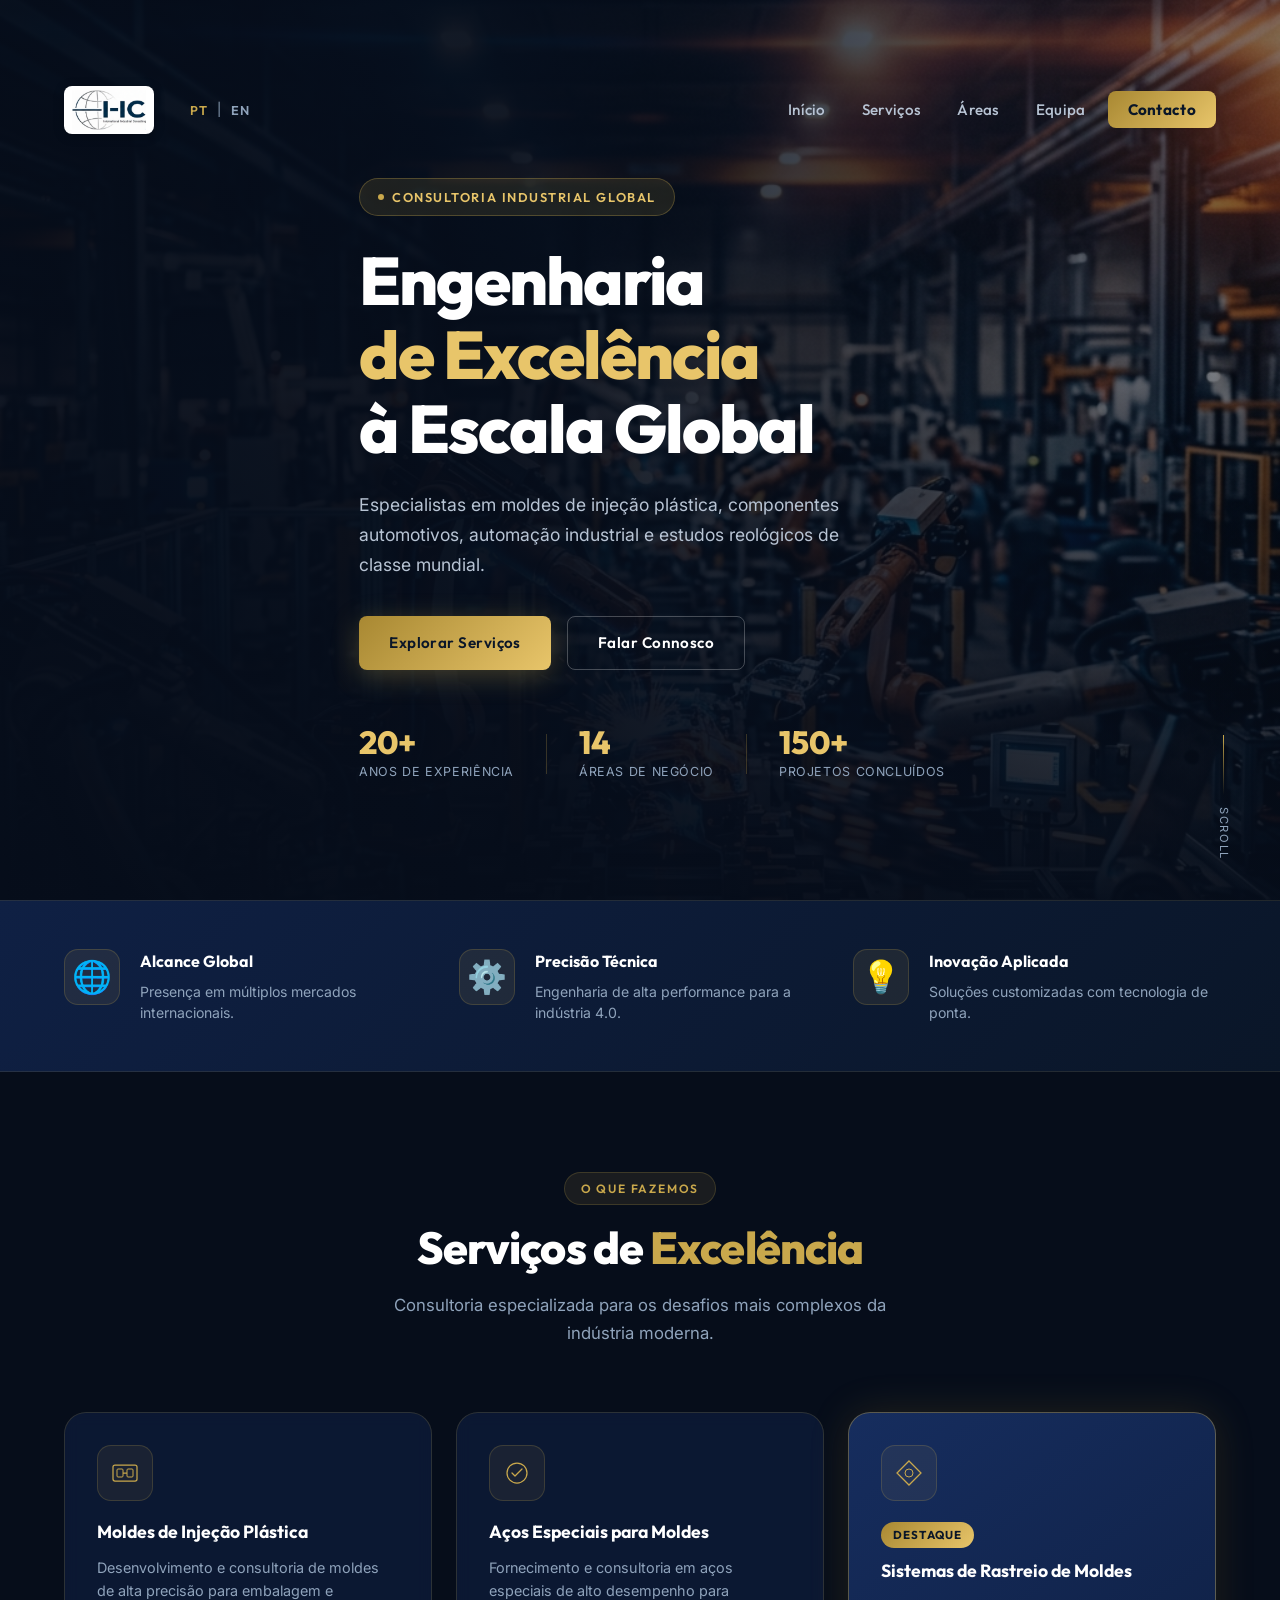
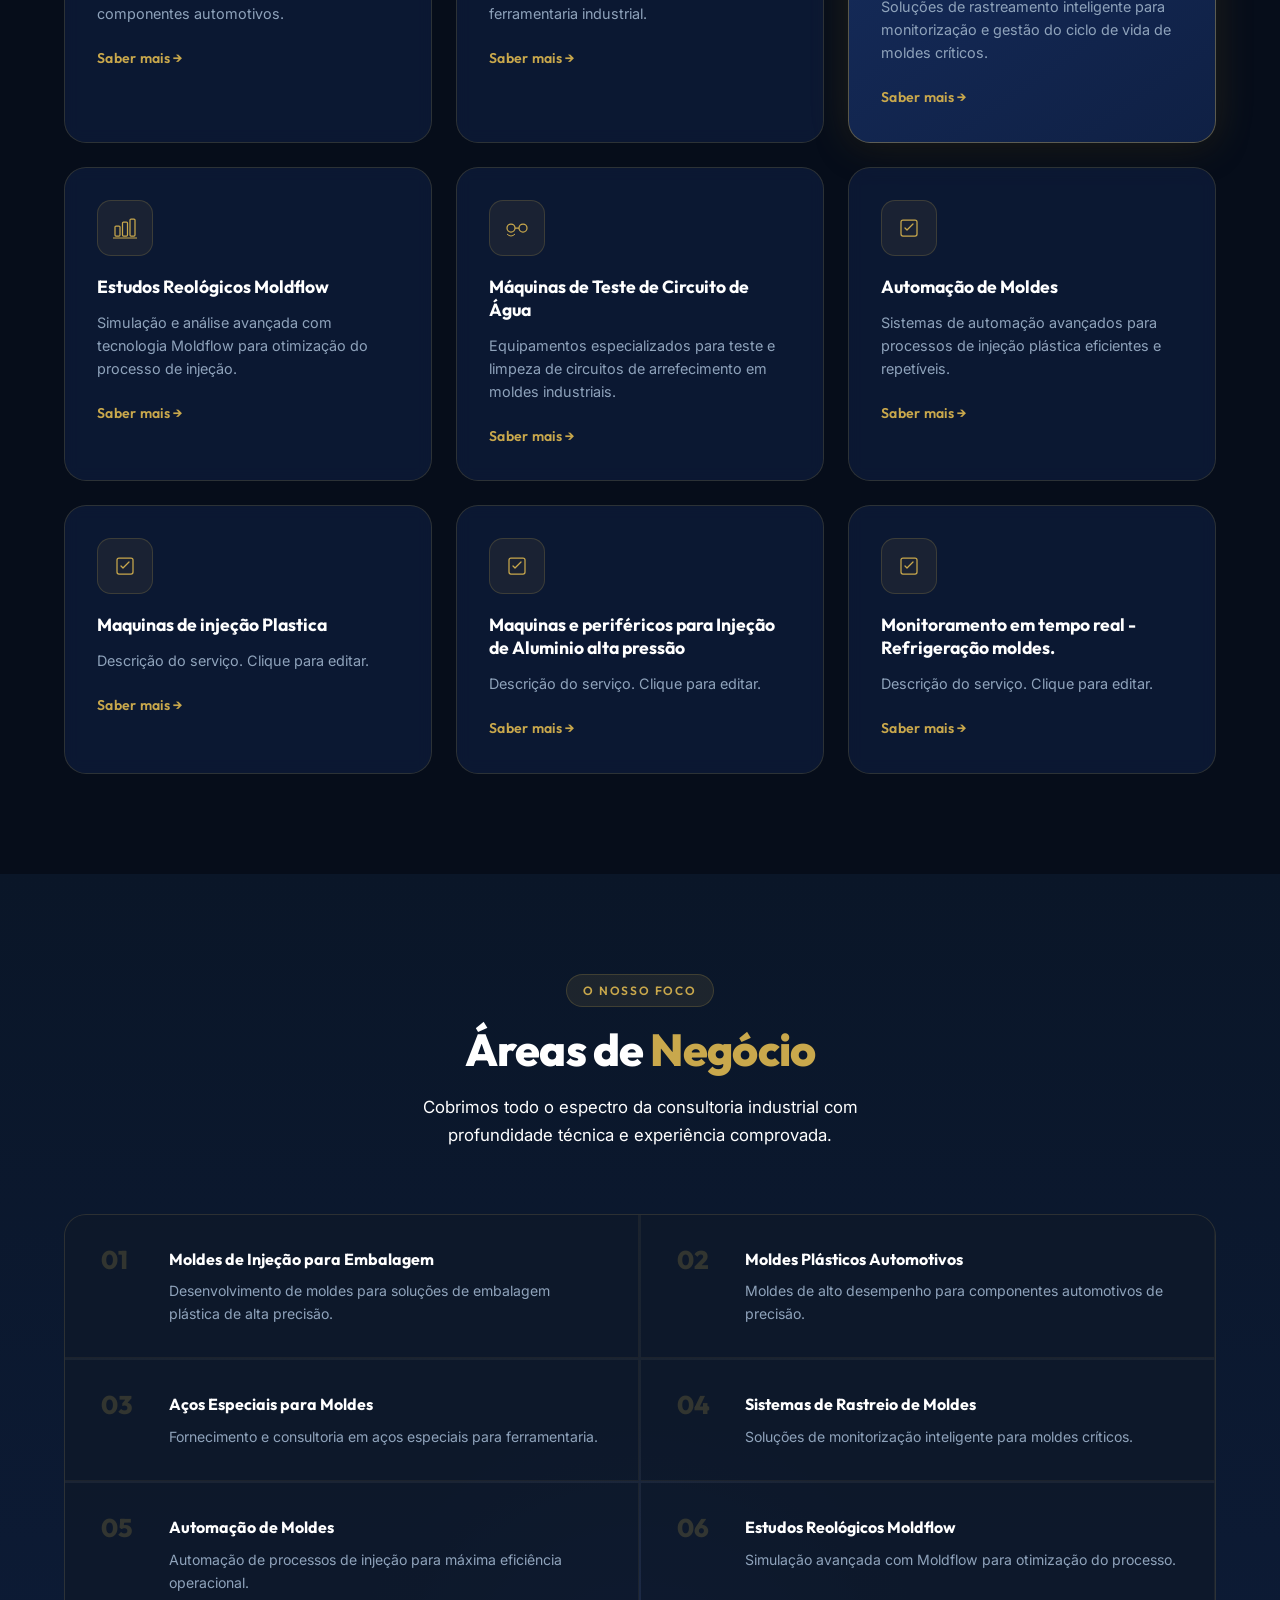
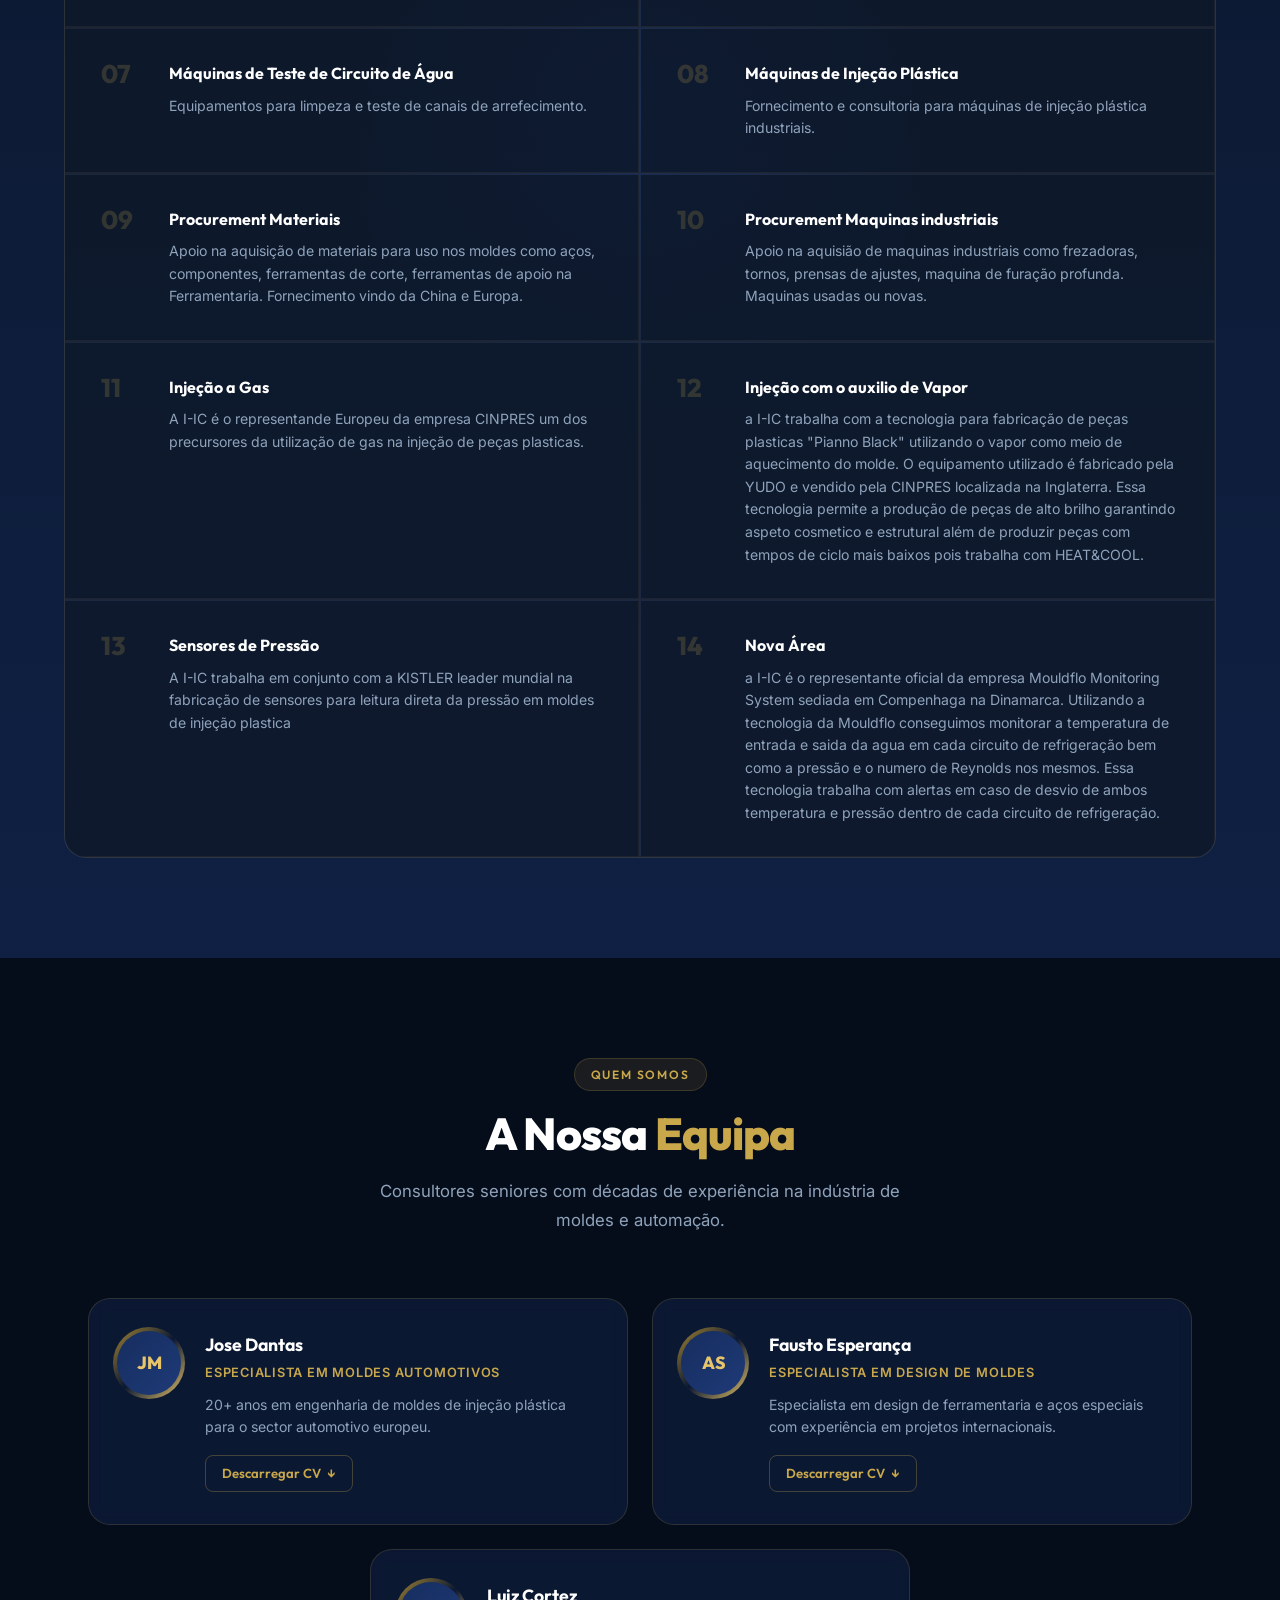
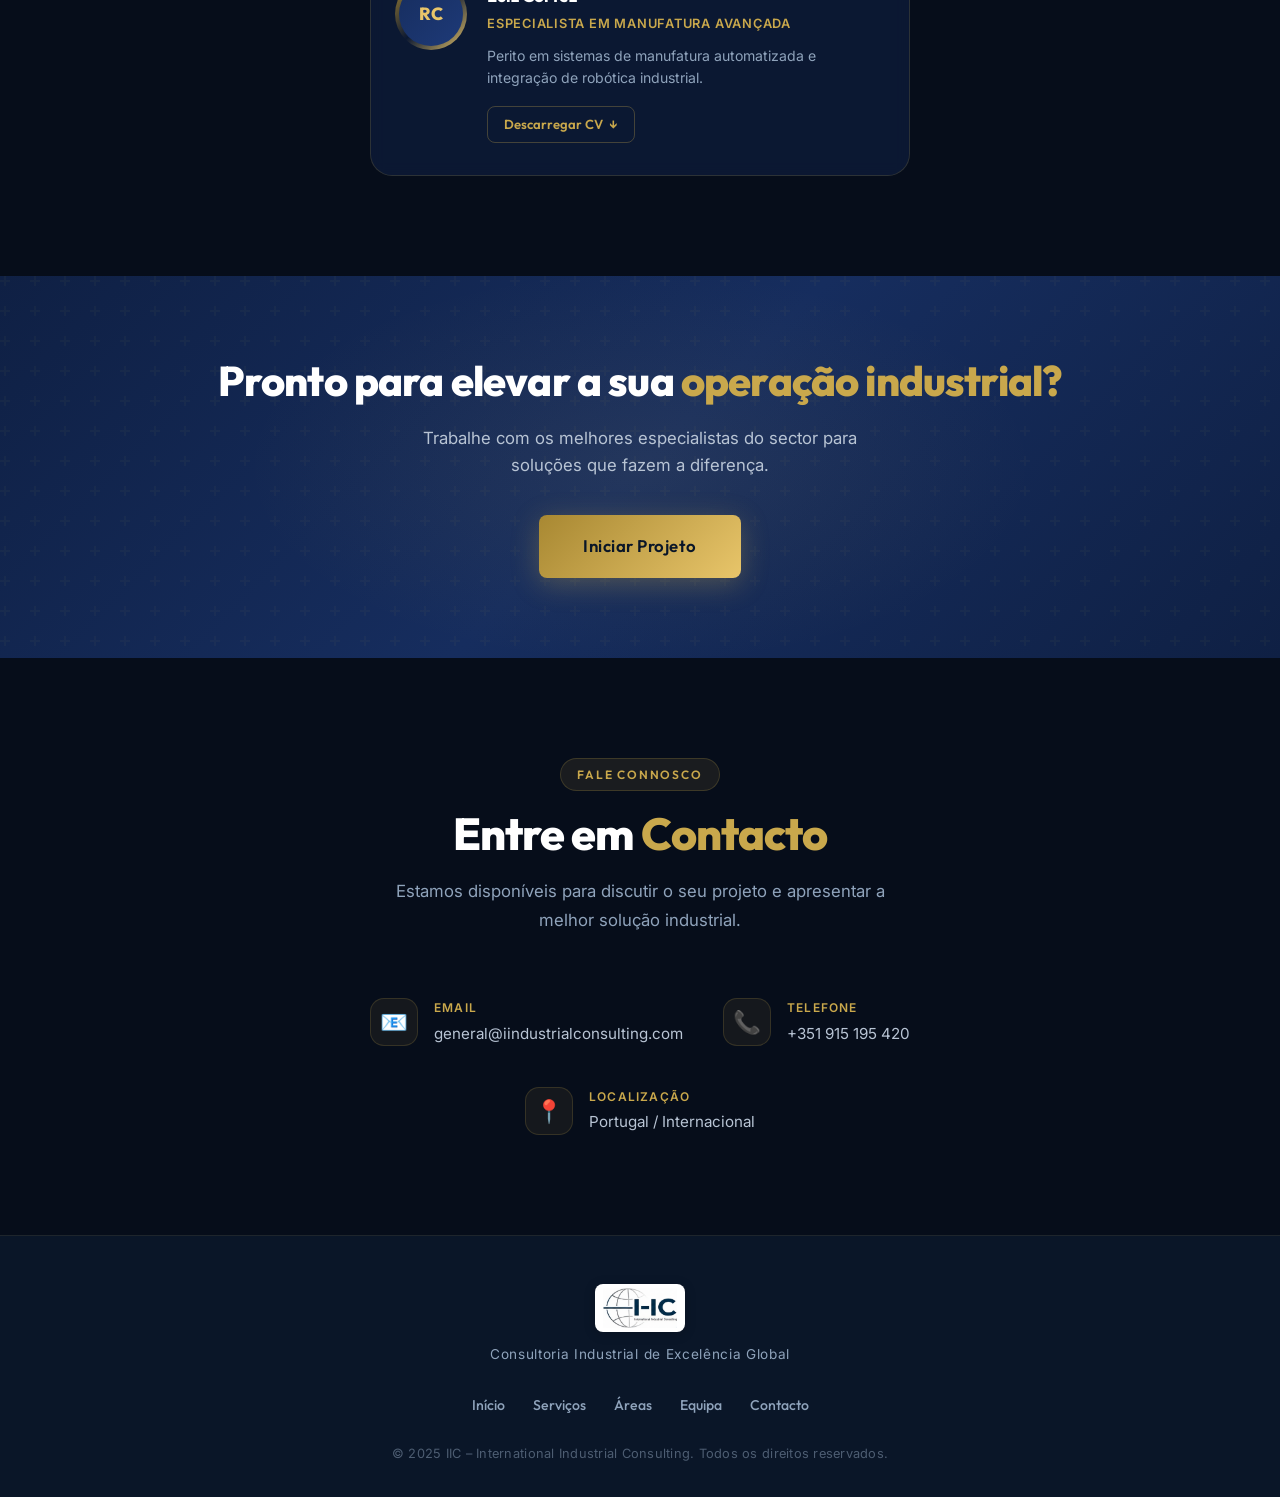
==== commit 756048db: "Update aos dados dos projectos" ====
--- a/index.html
+++ b/index.html
@@ -61,7 +61,7 @@
         </div>
         <div class="stat-divider"></div>
         <div class="stat-item">
-          <span class="stat-num" data-suffix="">8</span>
+          <span class="stat-num" data-suffix="">14</span>
           <span class="stat-label" data-pt="Áreas de Negócio" data-en="Business Areas">Áreas de Negócio</span>
         </div>
         <div class="stat-divider"></div>
